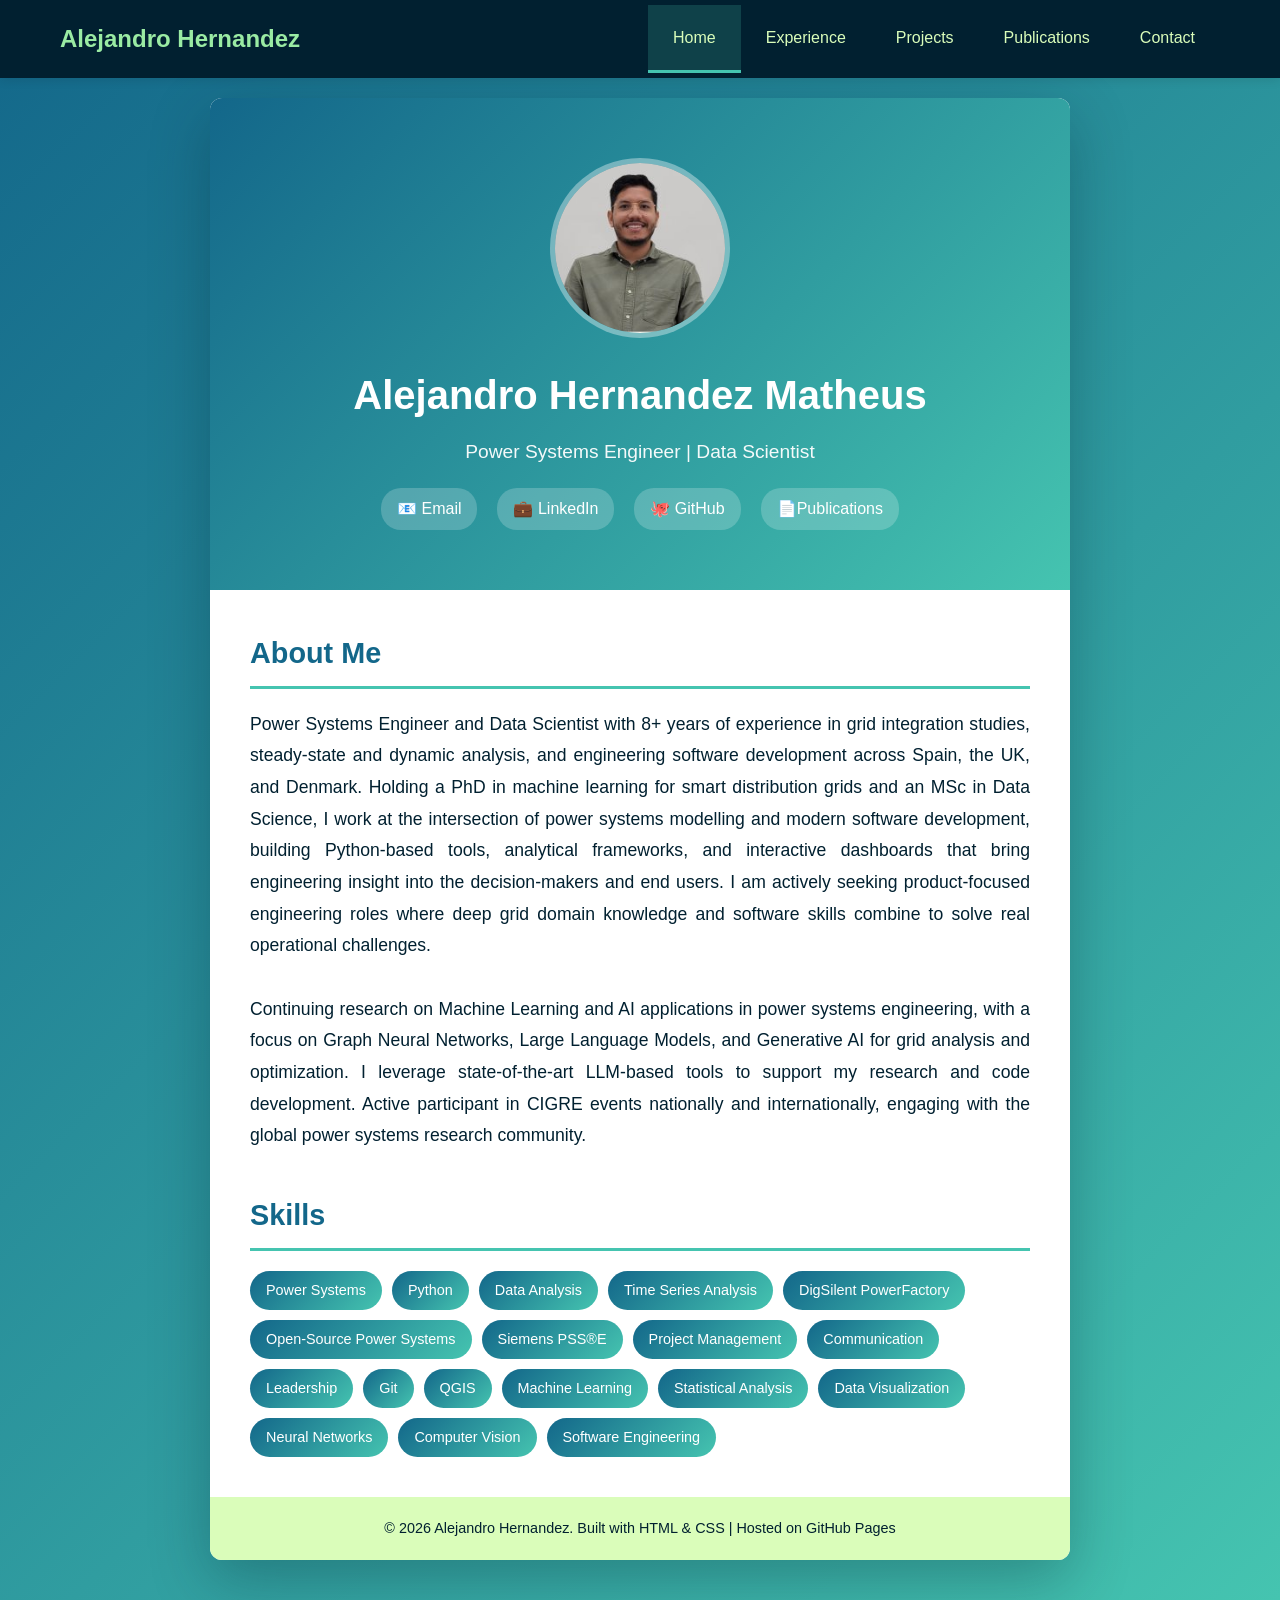
==== index.html @ 830b342d "change in spelling" ====
<!DOCTYPE html>
<html lang="en">
<head>
    <meta charset="UTF-8">
    <meta name="viewport" content="width=device-width, initial-scale=1.0">
    <title>Alejandro Hernandez CV - Home</title>
    <style>
        * {
            margin: 0;
            padding: 0;
            box-sizing: border-box;
        }

        body {
            font-family: -apple-system, BlinkMacSystemFont, 'Segoe UI', Roboto, Oxygen, Ubuntu, Cantarell, sans-serif;
            line-height: 1.6;
            color: #012030;
            background: linear-gradient(135deg, #13678A 0%, #45C4B0 100%);
            min-height: 100vh;
        }

        nav {
            background: #012030;
            padding: 0;
            position: sticky;
            top: 0;
            z-index: 1000;
            box-shadow: 0 2px 10px rgba(0,0,0,0.1);
        }

        .nav-container {
            max-width: 1200px;
            margin: 0 auto;
            display: flex;
            justify-content: space-between;
            align-items: center;
            padding: 0 20px;
        }

        .nav-brand {
            color: #9AEBA3;
            font-size: 1.5em;
            font-weight: 700;
            text-decoration: none;
            padding: 20px 0;
        }

        .nav-links {
            display: flex;
            list-style: none;
            gap: 0;
        }

        .nav-links a {
            color: #DAFDBA;
            text-decoration: none;
            padding: 20px 25px;
            display: block;
            transition: all 0.3s;
            border-bottom: 3px solid transparent;
        }

        .nav-links a:hover,
        .nav-links a.active {
            background: rgba(69, 196, 176, 0.2);
            border-bottom-color: #45C4B0;
        }

        .container {
            max-width: 900px;
            margin: 0 auto;
            padding: 20px;
        }

        .content-box {
            background: white;
            border-radius: 12px;
            box-shadow: 0 20px 60px rgba(1, 32, 48, 0.3);
            overflow: hidden;
            margin-bottom: 20px;
        }

        header {
            background: linear-gradient(135deg, #13678A 0%, #45C4B0 100%);
            color: white;
            padding: 60px 40px;
            text-align: center;
        }

        .profile-image {
            width: 180px;
            height: 180px;
            border-radius: 50%;
            margin: 0 auto 25px;
            border: 5px solid rgba(255,255,255,0.3);
            object-fit: cover;
            background: rgba(255,255,255,0.1);
            display: flex;
            align-items: center;
            justify-content: center;
            font-size: 0.9em;
            color: rgba(255,255,255,0.7);
        }

        h1 {
            font-size: 2.5em;
            margin-bottom: 10px;
            font-weight: 700;
        }

        .tagline {
            font-size: 1.2em;
            opacity: 0.95;
            margin-bottom: 20px;
        }

        .contact-info {
            display: flex;
            justify-content: center;
            flex-wrap: wrap;
            gap: 20px;
            margin-top: 20px;
        }

        .contact-info a {
            color: white;
            text-decoration: none;
            padding: 8px 16px;
            background: rgba(255,255,255,0.2);
            border-radius: 20px;
            transition: all 0.3s;
        }

        .contact-info a:hover {
            background: rgba(255,255,255,0.3);
            transform: translateY(-2px);
        }

        .content {
            padding: 40px;
        }

        h2 {
            color: #13678A;
            font-size: 1.8em;
            margin-bottom: 20px;
            padding-bottom: 10px;
            border-bottom: 3px solid #45C4B0;
        }

        .about {
            font-size: 1.1em;
            color: #012030;
            line-height: 1.8;
            margin-bottom: 20px;
            text-align: justify;
        }

        footer {
            text-align: center;
            padding: 20px;
            background: #DAFDBA;
            color: #012030;
            font-size: 0.9em;
        }

        .mobile-menu-btn {
            display: none;
            background: none;
            border: none;
            color: #DAFDBA;
            font-size: 1.5em;
            cursor: pointer;
            padding: 10px;
        }

        @media (max-width: 768px) {
            .mobile-menu-btn {
                display: block;
            }

            .nav-links {
                display: none;
                position: absolute;
                top: 100%;
                left: 0;
                right: 0;
                background: #012030;
                flex-direction: column;
                gap: 0;
            }

            .nav-links.active {
                display: flex;
            }

            .nav-links a {
                padding: 15px 20px;
                border-bottom: 1px solid rgba(69, 196, 176, 0.2);
            }

            header {
                padding: 40px 20px;
            }

            .profile-image {
                width: 150px;
                height: 150px;
            }

            h1 {
                font-size: 2em;
            }

            .content {
                padding: 20px;
            }
        }
    </style>
</head>
<body>
    <nav>
        <div class="nav-container">
            <a href="index.html" class="nav-brand">Alejandro Hernandez</a>
            <button class="mobile-menu-btn" onclick="toggleMenu()">☰</button>
            <ul class="nav-links" id="navLinks">
                <li><a href="index.html" class="active">Home</a></li>
                <li><a href="experience.html">Experience</a></li>
                <li><a href="projects.html">Projects</a></li>
                <li><a href="publications.html">Publications</a></li>
                <li><a href="contact.html">Contact</a></li>
            </ul>
        </div>
    </nav>

    <div class="container">
        <div class="content-box">
            <header>
                <div class="profile-image">
                    <img src="images/pic.jpg" alt="Alejandro Hernandez" style="width: 100%; height: 100%; border-radius: 50%; object-fit: cover;">
                </div>
                <h1>Alejandro Hernandez Matheus</h1>
                <p class="tagline">Power Systems Engineer | Data Scientist </p>
                <div class="contact-info">
                    <a href="mailto:your.email@example.com">📧 Email</a>
                    <a href="https://linkedin.com/in/alejandro-hernandez-matheus" target="_blank">💼 LinkedIn</a>
                    <a href="https://github.com/ahhm14" target="_blank">🐙 GitHub</a>
                    <a href="https://scholar.google.com/citations?user=p8iC7gMAAAAJ&hl=en&oi=ao" target="_blank"> 📄Publications</a>
                </div>
            </header>

            <div class="content">
                <section>
                    <h2>About Me</h2>
                    <p class="about">
                    Power Systems Engineer and Data Scientist with 8+ years of experience in grid integration studies, steady-state and dynamic analysis, 
                    and engineering software development across Spain, the UK, and Denmark. Holding a PhD in machine learning for smart distribution grids and an MSc in Data Science, 
                    I work at the intersection of power systems modelling and modern software development, building Python-based tools, analytical frameworks, and interactive dashboards 
                    that bring engineering insight into the decision-makers and end users. I am actively seeking product-focused engineering roles where deep grid domain knowledge and 
                    software skills combine to solve real operational challenges.
                    <br>
                    <br>
                    Continuing research on Machine Learning and AI applications in power systems engineering, 
                    with a focus on Graph Neural Networks, Large Language Models, and Generative AI for grid 
                    analysis and optimization. I leverage state-of-the-art LLM-based tools to support my 
                    research and code development. Active participant in CIGRE events nationally and internationally, 
                    engaging with the global power systems research community.
                    </p>
                
                </section>

                <section style="margin-top: 40px;">
                    <h2>Skills</h2>
                    <div style="display: flex; flex-wrap: wrap; gap: 10px;">
                        <span style="background: linear-gradient(135deg, #13678A 0%, #45C4B0 100%); color: white; padding: 8px 16px; border-radius: 20px; font-size: 0.9em;">Power Systems</span>
                        <span style="background: linear-gradient(135deg, #13678A 0%, #45C4B0 100%); color: white; padding: 8px 16px; border-radius: 20px; font-size: 0.9em;">Python</span>
                        <span style="background: linear-gradient(135deg, #13678A 0%, #45C4B0 100%); color: white; padding: 8px 16px; border-radius: 20px; font-size: 0.9em;">Data Analysis</span>
                        <span style="background: linear-gradient(135deg, #13678A 0%, #45C4B0 100%); color: white; padding: 8px 16px; border-radius: 20px; font-size: 0.9em;">Time Series Analysis</span>
                        <span style="background: linear-gradient(135deg, #13678A 0%, #45C4B0 100%); color: white; padding: 8px 16px; border-radius: 20px; font-size: 0.9em;">DigSilent PowerFactory</span>
                        <span style="background: linear-gradient(135deg, #13678A 0%, #45C4B0 100%); color: white; padding: 8px 16px; border-radius: 20px; font-size: 0.9em;">Open-Source Power Systems</span>
                        <span style="background: linear-gradient(135deg, #13678A 0%, #45C4B0 100%); color: white; padding: 8px 16px; border-radius: 20px; font-size: 0.9em;">Siemens PSS®E</span>
                        <span style="background: linear-gradient(135deg, #13678A 0%, #45C4B0 100%); color: white; padding: 8px 16px; border-radius: 20px; font-size: 0.9em;">Project Management</span>
                        <span style="background: linear-gradient(135deg, #13678A 0%, #45C4B0 100%); color: white; padding: 8px 16px; border-radius: 20px; font-size: 0.9em;">Communication</span>
                        <span style="background: linear-gradient(135deg, #13678A 0%, #45C4B0 100%); color: white; padding: 8px 16px; border-radius: 20px; font-size: 0.9em;">Leadership</span>
                        <span style="background: linear-gradient(135deg, #13678A 0%, #45C4B0 100%); color: white; padding: 8px 16px; border-radius: 20px; font-size: 0.9em;">Git</span>
                        <span style="background: linear-gradient(135deg, #13678A 0%, #45C4B0 100%); color: white; padding: 8px 16px; border-radius: 20px; font-size: 0.9em;">QGIS</span>
                        <span style="background: linear-gradient(135deg, #13678A 0%, #45C4B0 100%); color: white; padding: 8px 16px; border-radius: 20px; font-size: 0.9em;">Machine Learning</span>
                        <span style="background: linear-gradient(135deg, #13678A 0%, #45C4B0 100%); color: white; padding: 8px 16px; border-radius: 20px; font-size: 0.9em;">Statistical Analysis</span>
                        <span style="background: linear-gradient(135deg, #13678A 0%, #45C4B0 100%); color: white; padding: 8px 16px; border-radius: 20px; font-size: 0.9em;">Data Visualization</span>
                        <span style="background: linear-gradient(135deg, #13678A 0%, #45C4B0 100%); color: white; padding: 8px 16px; border-radius: 20px; font-size: 0.9em;">Neural Networks</span>
                        <span style="background: linear-gradient(135deg, #13678A 0%, #45C4B0 100%); color: white; padding: 8px 16px; border-radius: 20px; font-size: 0.9em;">Computer Vision</span>
                        <span style="background: linear-gradient(135deg, #13678A 0%, #45C4B0 100%); color: white; padding: 8px 16px; border-radius: 20px; font-size: 0.9em;">Software Engineering</span>
                    </div>
                </section>
            </div>

            <footer>
                <p>&copy; 2026 Alejandro Hernandez. Built with HTML & CSS | Hosted on GitHub Pages</p>
            </footer>
        </div>
    </div>

    <script>
        function toggleMenu() {
            const navLinks = document.getElementById('navLinks');
            navLinks.classList.toggle('active');
        }
    </script>
</body>
</html>
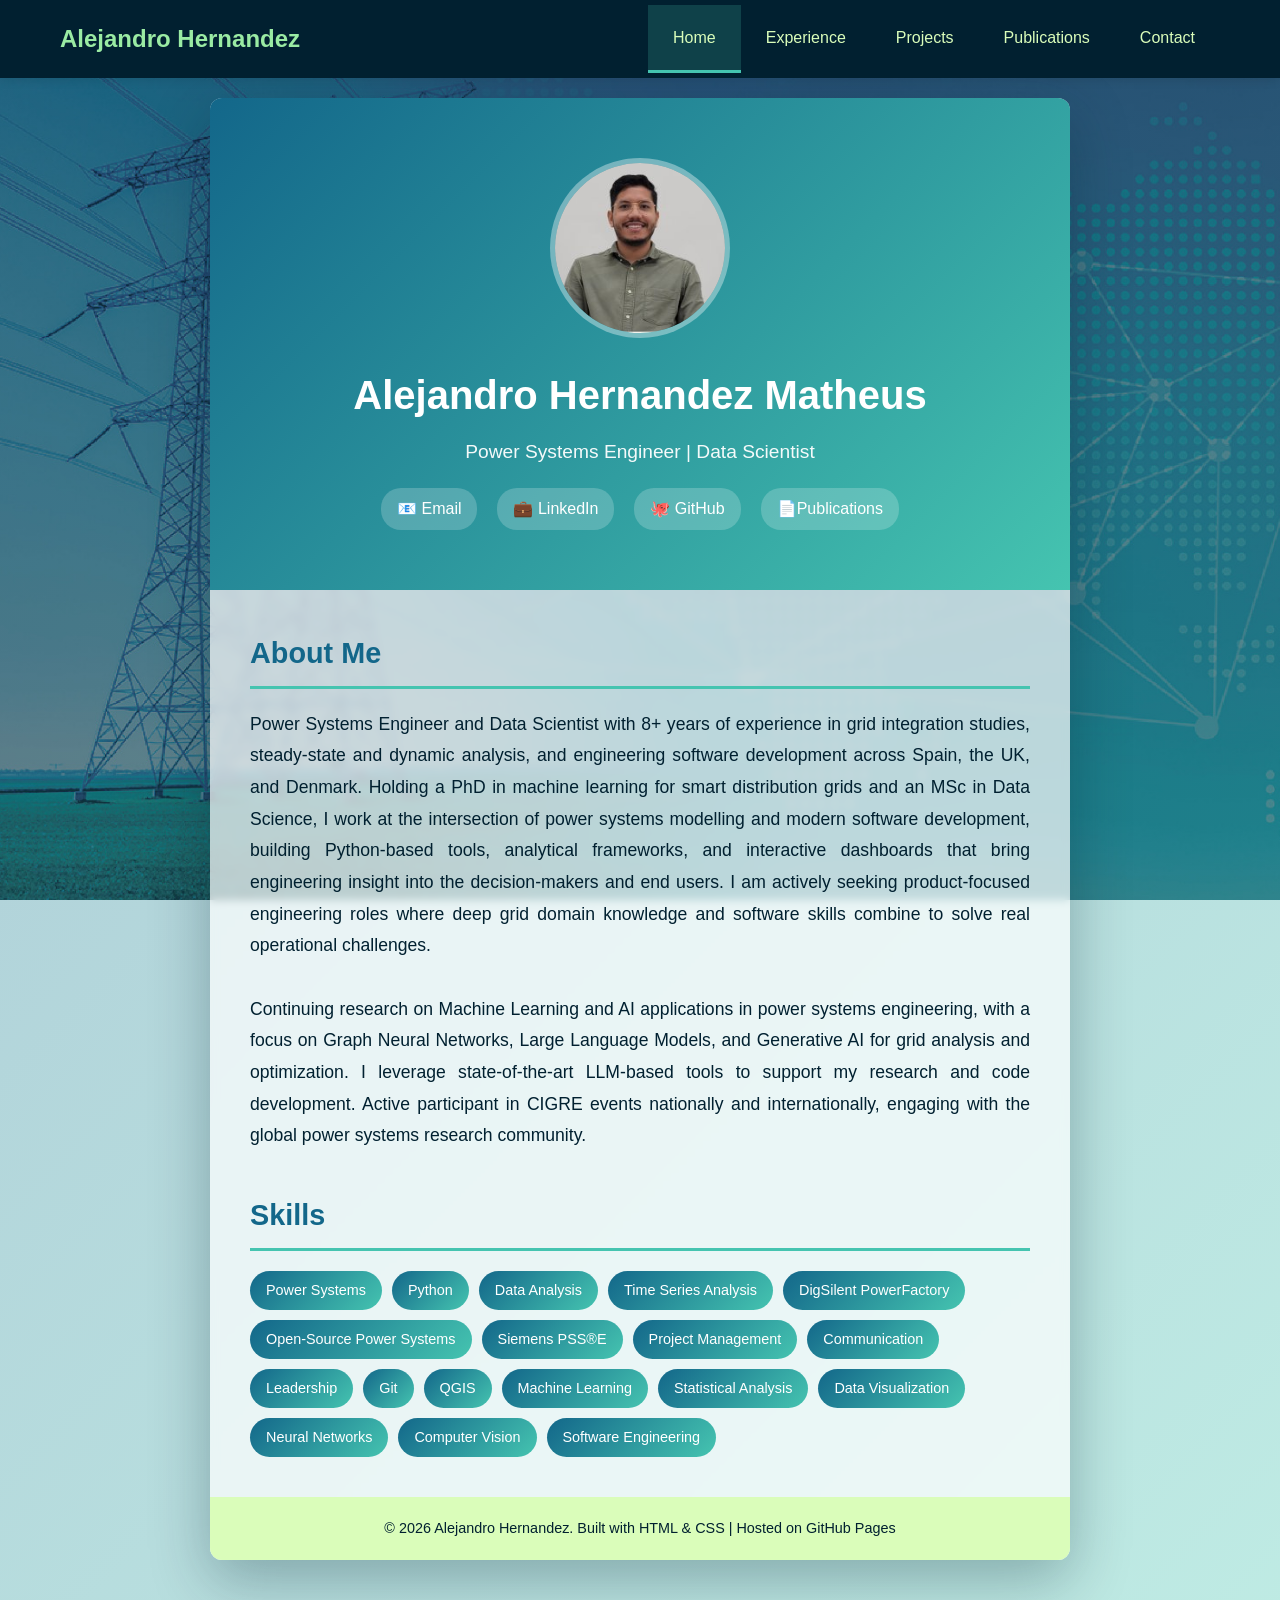
==== commit dd546456: "updates on publications" ====
--- a/index.html
+++ b/index.html
@@ -15,7 +15,9 @@
             font-family: -apple-system, BlinkMacSystemFont, 'Segoe UI', Roboto, Oxygen, Ubuntu, Cantarell, sans-serif;
             line-height: 1.6;
             color: #012030;
-            background: linear-gradient(135deg, #13678A 0%, #45C4B0 100%);
+            background:
+                linear-gradient(135deg, rgba(19, 103, 138, 0.35) 0%, rgba(69, 196, 176, 0.35) 100%),
+                url('images/Portada%20y%20cover.jpeg') center / cover no-repeat fixed;
             min-height: 100vh;
         }
 
@@ -73,7 +75,8 @@
         }
 
         .content-box {
-            background: white;
+            background: rgba(255, 255, 255, 0.7);
+            backdrop-filter: blur(4px);
             border-radius: 12px;
             box-shadow: 0 20px 60px rgba(1, 32, 48, 0.3);
             overflow: hidden;
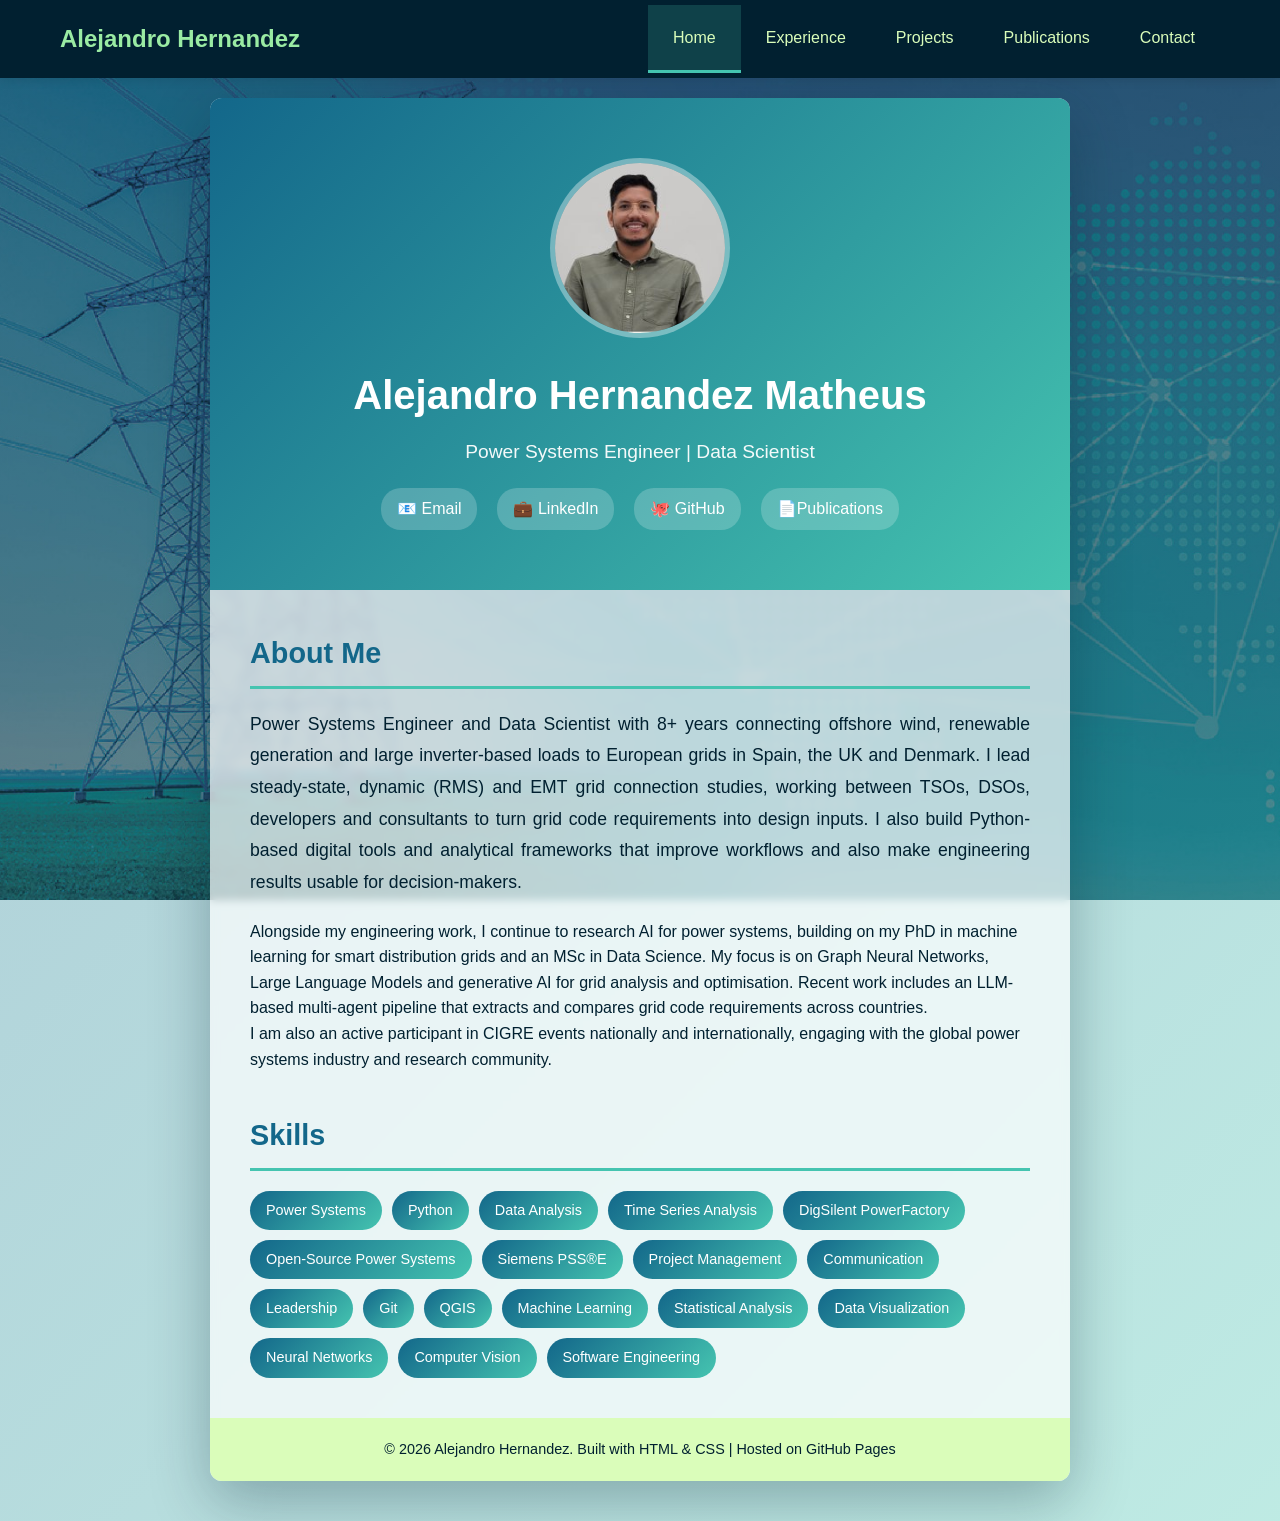
==== commit 29ded833: "bio updated" ====
--- a/index.html
+++ b/index.html
@@ -256,18 +256,21 @@
                 <section>
                     <h2>About Me</h2>
                     <p class="about">
-                    Power Systems Engineer and Data Scientist with 8+ years of experience in grid integration studies, steady-state and dynamic analysis, 
-                    and engineering software development across Spain, the UK, and Denmark. Holding a PhD in machine learning for smart distribution grids and an MSc in Data Science, 
-                    I work at the intersection of power systems modelling and modern software development, building Python-based tools, analytical frameworks, and interactive dashboards 
-                    that bring engineering insight into the decision-makers and end users. I am actively seeking product-focused engineering roles where deep grid domain knowledge and 
-                    software skills combine to solve real operational challenges.
-                    <br>
-                    <br>
-                    Continuing research on Machine Learning and AI applications in power systems engineering, 
-                    with a focus on Graph Neural Networks, Large Language Models, and Generative AI for grid 
-                    analysis and optimization. I leverage state-of-the-art LLM-based tools to support my 
-                    research and code development. Active participant in CIGRE events nationally and internationally, 
-                    engaging with the global power systems research community.
+                    Power Systems Engineer and Data Scientist with 8+ years connecting offshore wind, 
+                    renewable generation and large inverter-based loads to European grids in Spain, the UK and Denmark. 
+                    I lead steady-state, dynamic (RMS) and EMT grid connection studies, working between TSOs, DSOs, developers 
+                    and consultants to turn grid code requirements into design inputs. I also build Python-based digital tools and 
+                    analytical frameworks that improve workflows and also make engineering results usable for decision-makers.
+                    </p>
+                    <p>
+                    Alongside my engineering work, I continue to research AI for power systems, building on my PhD in machine
+                     learning for smart distribution grids and an MSc in Data Science. My focus is on Graph Neural Networks, 
+                     Large Language Models and generative AI for grid analysis and optimisation. Recent work includes 
+                     an LLM-based multi-agent pipeline that extracts and compares grid code requirements across countries.
+                    </p>
+                    <p>
+                    I am also an active participant in CIGRE events nationally and internationally,
+                     engaging with the global power systems industry and research community.
                     </p>
                 
                 </section>
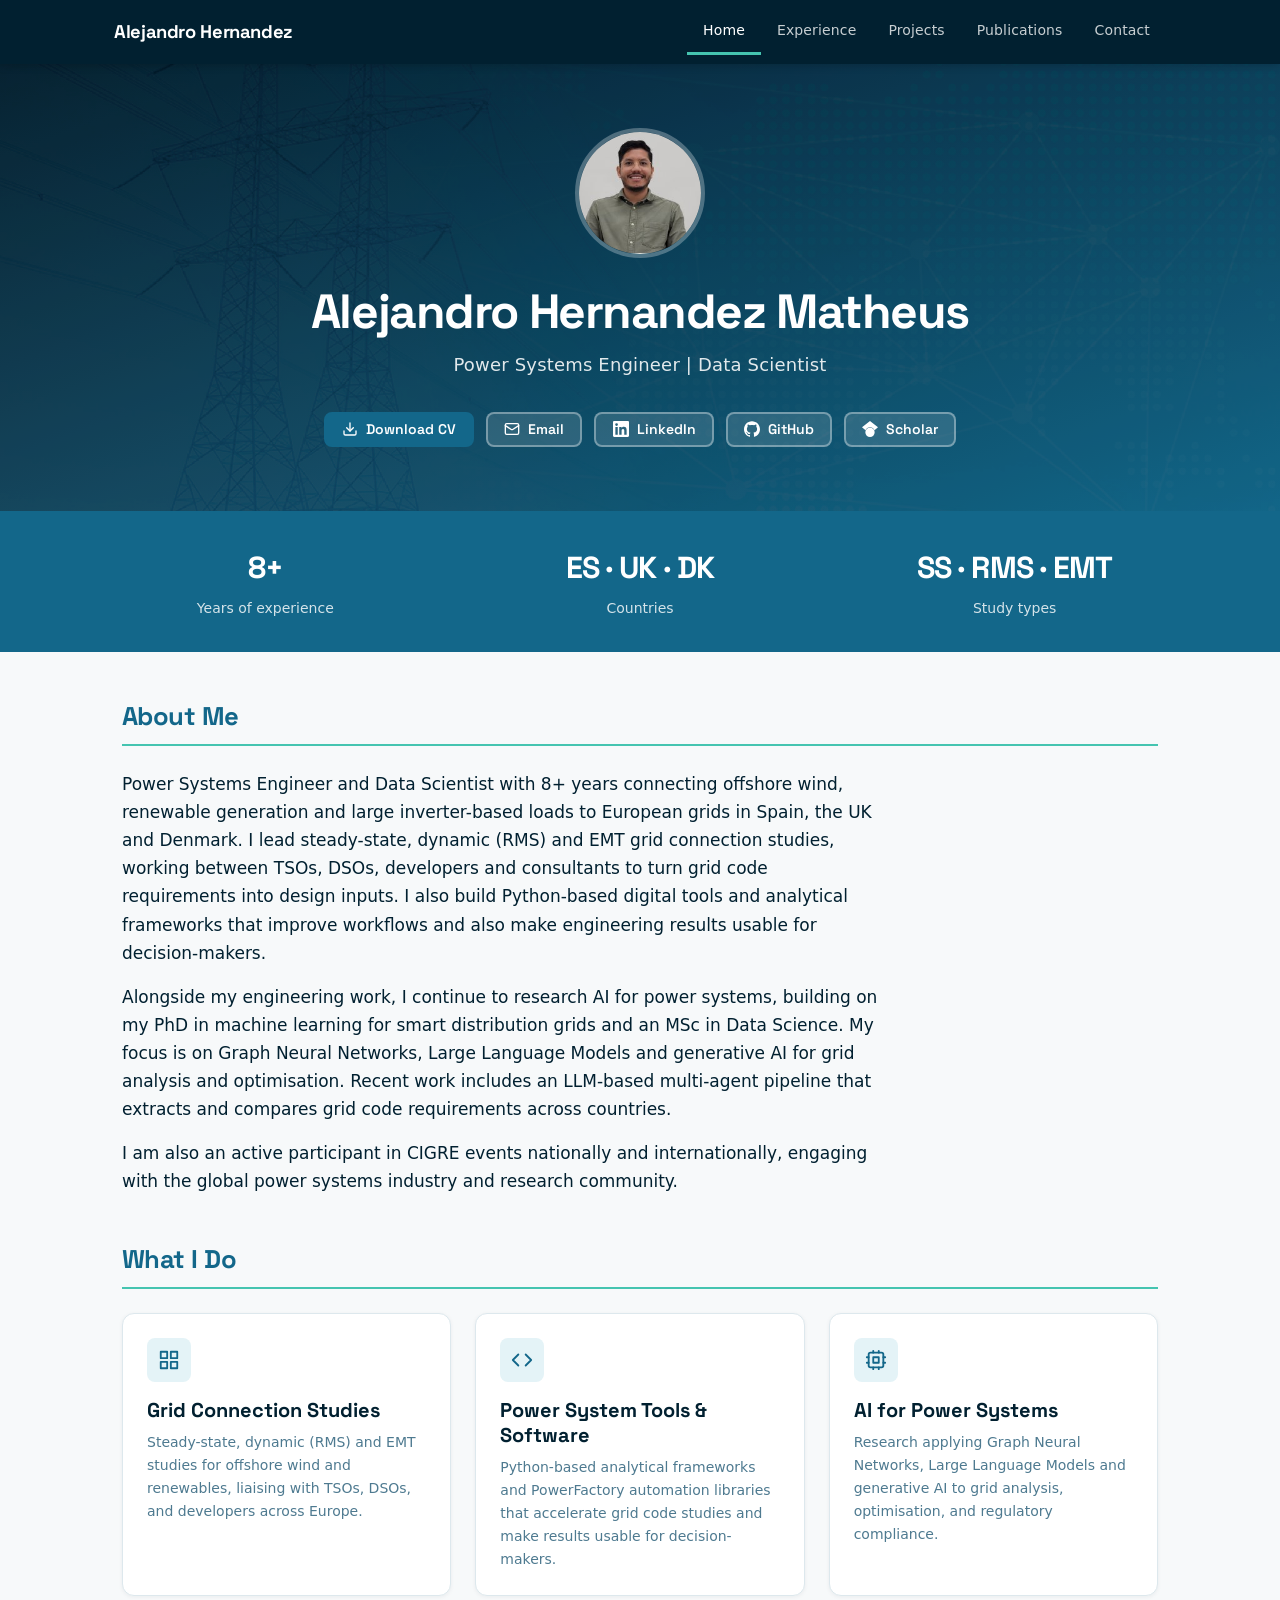
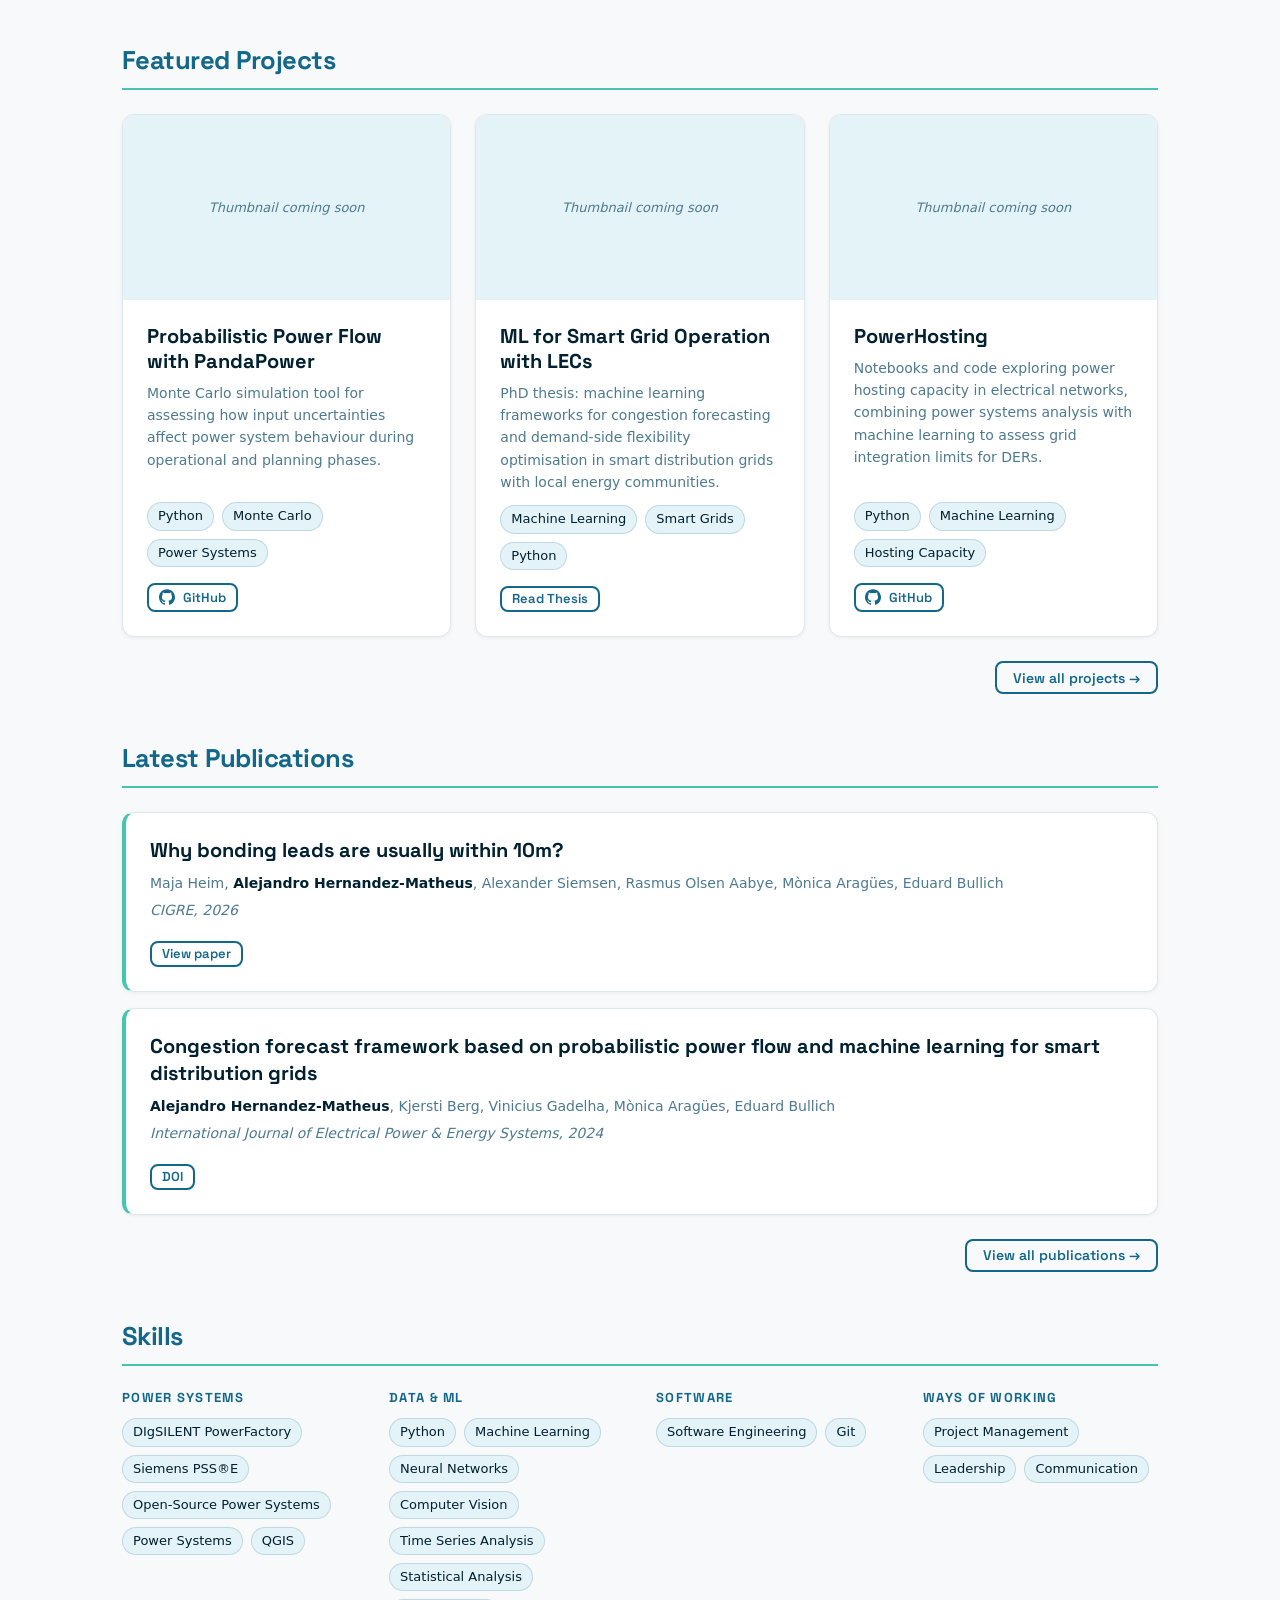
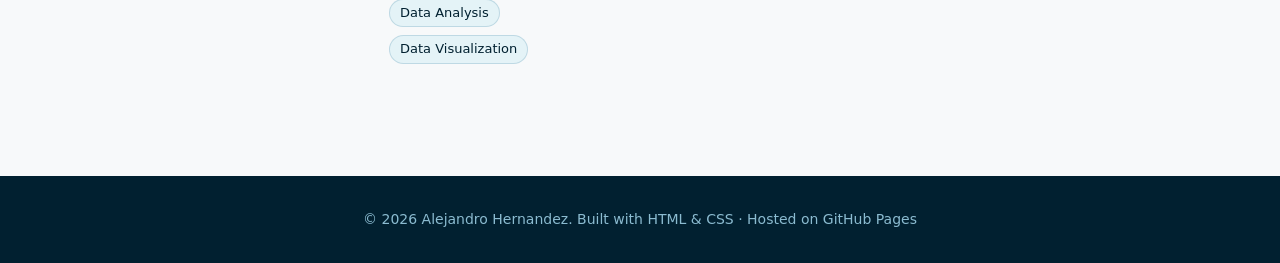
==== commit c3b5ccda: "Redesign index.html: hero, key facts, what I do, featured projects, publications, grouped skills Bug" ====
--- a/index.html
+++ b/index.html
@@ -1,316 +1,367 @@
 <!DOCTYPE html>
 <html lang="en">
 <head>
-    <meta charset="UTF-8">
-    <meta name="viewport" content="width=device-width, initial-scale=1.0">
-    <title>Alejandro Hernandez CV - Home</title>
-    <style>
-        * {
-            margin: 0;
-            padding: 0;
-            box-sizing: border-box;
-        }
-
-        body {
-            font-family: -apple-system, BlinkMacSystemFont, 'Segoe UI', Roboto, Oxygen, Ubuntu, Cantarell, sans-serif;
-            line-height: 1.6;
-            color: #012030;
-            background:
-                linear-gradient(135deg, rgba(19, 103, 138, 0.35) 0%, rgba(69, 196, 176, 0.35) 100%),
-                url('images/Portada%20y%20cover.jpeg') center / cover no-repeat fixed;
-            min-height: 100vh;
-        }
-
-        nav {
-            background: #012030;
-            padding: 0;
-            position: sticky;
-            top: 0;
-            z-index: 1000;
-            box-shadow: 0 2px 10px rgba(0,0,0,0.1);
-        }
-
-        .nav-container {
-            max-width: 1200px;
-            margin: 0 auto;
-            display: flex;
-            justify-content: space-between;
-            align-items: center;
-            padding: 0 20px;
-        }
-
-        .nav-brand {
-            color: #9AEBA3;
-            font-size: 1.5em;
-            font-weight: 700;
-            text-decoration: none;
-            padding: 20px 0;
-        }
-
-        .nav-links {
-            display: flex;
-            list-style: none;
-            gap: 0;
-        }
-
-        .nav-links a {
-            color: #DAFDBA;
-            text-decoration: none;
-            padding: 20px 25px;
-            display: block;
-            transition: all 0.3s;
-            border-bottom: 3px solid transparent;
-        }
-
-        .nav-links a:hover,
-        .nav-links a.active {
-            background: rgba(69, 196, 176, 0.2);
-            border-bottom-color: #45C4B0;
-        }
-
-        .container {
-            max-width: 900px;
-            margin: 0 auto;
-            padding: 20px;
-        }
-
-        .content-box {
-            background: rgba(255, 255, 255, 0.7);
-            backdrop-filter: blur(4px);
-            border-radius: 12px;
-            box-shadow: 0 20px 60px rgba(1, 32, 48, 0.3);
-            overflow: hidden;
-            margin-bottom: 20px;
-        }
-
-        header {
-            background: linear-gradient(135deg, #13678A 0%, #45C4B0 100%);
-            color: white;
-            padding: 60px 40px;
-            text-align: center;
-        }
-
-        .profile-image {
-            width: 180px;
-            height: 180px;
-            border-radius: 50%;
-            margin: 0 auto 25px;
-            border: 5px solid rgba(255,255,255,0.3);
-            object-fit: cover;
-            background: rgba(255,255,255,0.1);
-            display: flex;
-            align-items: center;
-            justify-content: center;
-            font-size: 0.9em;
-            color: rgba(255,255,255,0.7);
-        }
-
-        h1 {
-            font-size: 2.5em;
-            margin-bottom: 10px;
-            font-weight: 700;
-        }
-
-        .tagline {
-            font-size: 1.2em;
-            opacity: 0.95;
-            margin-bottom: 20px;
-        }
-
-        .contact-info {
-            display: flex;
-            justify-content: center;
-            flex-wrap: wrap;
-            gap: 20px;
-            margin-top: 20px;
-        }
-
-        .contact-info a {
-            color: white;
-            text-decoration: none;
-            padding: 8px 16px;
-            background: rgba(255,255,255,0.2);
-            border-radius: 20px;
-            transition: all 0.3s;
-        }
-
-        .contact-info a:hover {
-            background: rgba(255,255,255,0.3);
-            transform: translateY(-2px);
-        }
-
-        .content {
-            padding: 40px;
-        }
-
-        h2 {
-            color: #13678A;
-            font-size: 1.8em;
-            margin-bottom: 20px;
-            padding-bottom: 10px;
-            border-bottom: 3px solid #45C4B0;
-        }
-
-        .about {
-            font-size: 1.1em;
-            color: #012030;
-            line-height: 1.8;
-            margin-bottom: 20px;
-            text-align: justify;
-        }
-
-        footer {
-            text-align: center;
-            padding: 20px;
-            background: #DAFDBA;
-            color: #012030;
-            font-size: 0.9em;
-        }
-
-        .mobile-menu-btn {
-            display: none;
-            background: none;
-            border: none;
-            color: #DAFDBA;
-            font-size: 1.5em;
-            cursor: pointer;
-            padding: 10px;
-        }
-
-        @media (max-width: 768px) {
-            .mobile-menu-btn {
-                display: block;
-            }
-
-            .nav-links {
-                display: none;
-                position: absolute;
-                top: 100%;
-                left: 0;
-                right: 0;
-                background: #012030;
-                flex-direction: column;
-                gap: 0;
-            }
-
-            .nav-links.active {
-                display: flex;
-            }
-
-            .nav-links a {
-                padding: 15px 20px;
-                border-bottom: 1px solid rgba(69, 196, 176, 0.2);
-            }
-
-            header {
-                padding: 40px 20px;
-            }
-
-            .profile-image {
-                width: 150px;
-                height: 150px;
-            }
-
-            h1 {
-                font-size: 2em;
-            }
-
-            .content {
-                padding: 20px;
-            }
-        }
-    </style>
+  <meta charset="UTF-8">
+  <meta name="viewport" content="width=device-width, initial-scale=1.0">
+  <title>Alejandro Hernandez — Power Systems Engineer &amp; Data Scientist</title>
+  <meta name="description" content="Personal site of Alejandro Hernandez Matheus — Power Systems Engineer and Data Scientist specialising in grid connection studies, Python tooling, and AI for power systems.">
+  <meta property="og:type" content="website">
+  <meta property="og:title" content="Alejandro Hernandez — Power Systems Engineer &amp; Data Scientist">
+  <meta property="og:description" content="Connecting offshore wind and renewables to European grids. Leading steady-state, RMS, and EMT studies and building Python tools that make engineering results usable.">
+  <meta property="og:image" content="https://ahhm14.github.io/images/pic.jpg">
+  <meta property="og:url" content="https://ahhm14.github.io/">
+  <meta name="twitter:card" content="summary">
+  <meta name="twitter:title" content="Alejandro Hernandez — Power Systems Engineer &amp; Data Scientist">
+  <meta name="twitter:description" content="Connecting offshore wind and renewables to European grids. Leading steady-state, RMS, and EMT studies.">
+  <meta name="twitter:image" content="https://ahhm14.github.io/images/pic.jpg">
+  <link rel="canonical" href="https://ahhm14.github.io/">
+  <link rel="icon" type="image/svg+xml" href="favicon.svg">
+  <link rel="preconnect" href="https://fonts.googleapis.com">
+  <link rel="preconnect" href="https://fonts.gstatic.com" crossorigin>
+  <link href="https://fonts.googleapis.com/css2?family=Space+Grotesk:wght@400;500;600;700&display=swap" rel="stylesheet">
+  <link rel="stylesheet" href="css/style.css">
 </head>
 <body>
-    <nav>
-        <div class="nav-container">
-            <a href="index.html" class="nav-brand">Alejandro Hernandez</a>
-            <button class="mobile-menu-btn" onclick="toggleMenu()">☰</button>
-            <ul class="nav-links" id="navLinks">
-                <li><a href="index.html" class="active">Home</a></li>
-                <li><a href="experience.html">Experience</a></li>
-                <li><a href="projects.html">Projects</a></li>
-                <li><a href="publications.html">Publications</a></li>
-                <li><a href="contact.html">Contact</a></li>
-            </ul>
-        </div>
-    </nav>
-
-    <div class="container">
-        <div class="content-box">
-            <header>
-                <div class="profile-image">
-                    <img src="images/pic.jpg" alt="Alejandro Hernandez" style="width: 100%; height: 100%; border-radius: 50%; object-fit: cover;">
-                </div>
-                <h1>Alejandro Hernandez Matheus</h1>
-                <p class="tagline">Power Systems Engineer | Data Scientist </p>
-                <div class="contact-info">
-                    <a href="mailto:your.email@example.com">📧 Email</a>
-                    <a href="https://linkedin.com/in/alejandro-hernandez-matheus" target="_blank">💼 LinkedIn</a>
-                    <a href="https://github.com/ahhm14" target="_blank">🐙 GitHub</a>
-                    <a href="https://scholar.google.com/citations?user=p8iC7gMAAAAJ&hl=en&oi=ao" target="_blank"> 📄Publications</a>
-                </div>
-            </header>
-
-            <div class="content">
-                <section>
-                    <h2>About Me</h2>
-                    <p class="about">
-                    Power Systems Engineer and Data Scientist with 8+ years connecting offshore wind, 
-                    renewable generation and large inverter-based loads to European grids in Spain, the UK and Denmark. 
-                    I lead steady-state, dynamic (RMS) and EMT grid connection studies, working between TSOs, DSOs, developers 
-                    and consultants to turn grid code requirements into design inputs. I also build Python-based digital tools and 
-                    analytical frameworks that improve workflows and also make engineering results usable for decision-makers.
-                    </p>
-                    <p>
-                    Alongside my engineering work, I continue to research AI for power systems, building on my PhD in machine
-                     learning for smart distribution grids and an MSc in Data Science. My focus is on Graph Neural Networks, 
-                     Large Language Models and generative AI for grid analysis and optimisation. Recent work includes 
-                     an LLM-based multi-agent pipeline that extracts and compares grid code requirements across countries.
-                    </p>
-                    <p>
-                    I am also an active participant in CIGRE events nationally and internationally,
-                     engaging with the global power systems industry and research community.
-                    </p>
-                
-                </section>
-
-                <section style="margin-top: 40px;">
-                    <h2>Skills</h2>
-                    <div style="display: flex; flex-wrap: wrap; gap: 10px;">
-                        <span style="background: linear-gradient(135deg, #13678A 0%, #45C4B0 100%); color: white; padding: 8px 16px; border-radius: 20px; font-size: 0.9em;">Power Systems</span>
-                        <span style="background: linear-gradient(135deg, #13678A 0%, #45C4B0 100%); color: white; padding: 8px 16px; border-radius: 20px; font-size: 0.9em;">Python</span>
-                        <span style="background: linear-gradient(135deg, #13678A 0%, #45C4B0 100%); color: white; padding: 8px 16px; border-radius: 20px; font-size: 0.9em;">Data Analysis</span>
-                        <span style="background: linear-gradient(135deg, #13678A 0%, #45C4B0 100%); color: white; padding: 8px 16px; border-radius: 20px; font-size: 0.9em;">Time Series Analysis</span>
-                        <span style="background: linear-gradient(135deg, #13678A 0%, #45C4B0 100%); color: white; padding: 8px 16px; border-radius: 20px; font-size: 0.9em;">DigSilent PowerFactory</span>
-                        <span style="background: linear-gradient(135deg, #13678A 0%, #45C4B0 100%); color: white; padding: 8px 16px; border-radius: 20px; font-size: 0.9em;">Open-Source Power Systems</span>
-                        <span style="background: linear-gradient(135deg, #13678A 0%, #45C4B0 100%); color: white; padding: 8px 16px; border-radius: 20px; font-size: 0.9em;">Siemens PSS®E</span>
-                        <span style="background: linear-gradient(135deg, #13678A 0%, #45C4B0 100%); color: white; padding: 8px 16px; border-radius: 20px; font-size: 0.9em;">Project Management</span>
-                        <span style="background: linear-gradient(135deg, #13678A 0%, #45C4B0 100%); color: white; padding: 8px 16px; border-radius: 20px; font-size: 0.9em;">Communication</span>
-                        <span style="background: linear-gradient(135deg, #13678A 0%, #45C4B0 100%); color: white; padding: 8px 16px; border-radius: 20px; font-size: 0.9em;">Leadership</span>
-                        <span style="background: linear-gradient(135deg, #13678A 0%, #45C4B0 100%); color: white; padding: 8px 16px; border-radius: 20px; font-size: 0.9em;">Git</span>
-                        <span style="background: linear-gradient(135deg, #13678A 0%, #45C4B0 100%); color: white; padding: 8px 16px; border-radius: 20px; font-size: 0.9em;">QGIS</span>
-                        <span style="background: linear-gradient(135deg, #13678A 0%, #45C4B0 100%); color: white; padding: 8px 16px; border-radius: 20px; font-size: 0.9em;">Machine Learning</span>
-                        <span style="background: linear-gradient(135deg, #13678A 0%, #45C4B0 100%); color: white; padding: 8px 16px; border-radius: 20px; font-size: 0.9em;">Statistical Analysis</span>
-                        <span style="background: linear-gradient(135deg, #13678A 0%, #45C4B0 100%); color: white; padding: 8px 16px; border-radius: 20px; font-size: 0.9em;">Data Visualization</span>
-                        <span style="background: linear-gradient(135deg, #13678A 0%, #45C4B0 100%); color: white; padding: 8px 16px; border-radius: 20px; font-size: 0.9em;">Neural Networks</span>
-                        <span style="background: linear-gradient(135deg, #13678A 0%, #45C4B0 100%); color: white; padding: 8px 16px; border-radius: 20px; font-size: 0.9em;">Computer Vision</span>
-                        <span style="background: linear-gradient(135deg, #13678A 0%, #45C4B0 100%); color: white; padding: 8px 16px; border-radius: 20px; font-size: 0.9em;">Software Engineering</span>
-                    </div>
-                </section>
-            </div>
-
-            <footer>
-                <p>&copy; 2026 Alejandro Hernandez. Built with HTML & CSS | Hosted on GitHub Pages</p>
-            </footer>
-        </div>
+
+  <!-- NAV -->
+  <nav class="site-nav" aria-label="Main navigation">
+    <div class="nav-container">
+      <a href="index.html" class="nav-brand">Alejandro Hernandez</a>
+      <button class="nav-toggle" aria-expanded="false" aria-controls="nav-menu" aria-label="Open menu">
+        <svg xmlns="http://www.w3.org/2000/svg" width="24" height="24" viewBox="0 0 24 24" fill="none"
+             stroke="currentColor" stroke-width="2" stroke-linecap="round" aria-hidden="true">
+          <line x1="3" y1="6" x2="21" y2="6"/><line x1="3" y1="12" x2="21" y2="12"/>
+          <line x1="3" y1="18" x2="21" y2="18"/>
+        </svg>
+      </button>
+      <ul class="nav-list" id="nav-menu" role="list">
+        <li><a href="index.html" aria-current="page">Home</a></li>
+        <li><a href="experience.html">Experience</a></li>
+        <li><a href="projects.html">Projects</a></li>
+        <li><a href="publications.html">Publications</a></li>
+        <li><a href="contact.html">Contact</a></li>
+      </ul>
     </div>
-
-    <script>
-        function toggleMenu() {
-            const navLinks = document.getElementById('navLinks');
-            navLinks.classList.toggle('active');
-        }
-    </script>
+  </nav>
+
+  <main>
+
+    <!-- HERO -->
+    <section class="hero" aria-label="Introduction">
+      <div class="hero-bg" aria-hidden="true"></div>
+      <div class="hero-content">
+        <!-- TODO: resize images/pic.jpg to ~400px wide and compress before deploying -->
+        <img
+          src="images/pic.jpg"
+          alt="Portrait of Alejandro Hernandez Matheus"
+          class="hero-photo"
+          width="130" height="130"
+        >
+        <h1 class="hero-name">Alejandro Hernandez Matheus</h1>
+        <p class="hero-tagline">Power Systems Engineer | Data Scientist</p>
+        <div class="hero-actions">
+          <!-- TODO: add files/CV_Alejandro_Hernandez.pdf before deploying -->
+          <a href="files/CV_Alejandro_Hernandez.pdf" class="btn btn-primary" download>
+            <svg xmlns="http://www.w3.org/2000/svg" viewBox="0 0 24 24" fill="none"
+                 stroke="currentColor" stroke-width="2" stroke-linecap="round" stroke-linejoin="round" aria-hidden="true">
+              <path d="M21 15v4a2 2 0 0 1-2 2H5a2 2 0 0 1-2-2v-4"/>
+              <polyline points="7 10 12 15 17 10"/><line x1="12" x2="12" y1="15" y2="3"/>
+            </svg>
+            Download CV
+          </a>
+          <a href="mailto:ahmatheus95@gmail.com" class="btn btn-ghost">
+            <svg xmlns="http://www.w3.org/2000/svg" viewBox="0 0 24 24" fill="none"
+                 stroke="currentColor" stroke-width="2" stroke-linecap="round" stroke-linejoin="round" aria-hidden="true">
+              <rect width="20" height="16" x="2" y="4" rx="2"/>
+              <path d="m22 7-8.97 5.7a1.94 1.94 0 0 1-2.06 0L2 7"/>
+            </svg>
+            Email
+          </a>
+          <a href="https://linkedin.com/in/alejandro-hernandez-matheus" target="_blank"
+             rel="noopener noreferrer" class="btn btn-ghost">
+            <svg xmlns="http://www.w3.org/2000/svg" viewBox="0 0 24 24" fill="currentColor" aria-hidden="true">
+              <path d="M20.447 20.452h-3.554v-5.569c0-1.328-.027-3.037-1.852-3.037-1.853 0-2.136 1.445-2.136 2.939v5.667H9.351V9h3.414v1.561h.046c.477-.9 1.637-1.85 3.37-1.85 3.601 0 4.267 2.37 4.267 5.455v6.286zM5.337 7.433a2.062 2.062 0 0 1-2.063-2.065 2.064 2.064 0 1 1 2.063 2.065zm1.782 13.019H3.555V9h3.564v11.452zM22.225 0H1.771C.792 0 0 .774 0 1.729v20.542C0 23.227.792 24 1.771 24h20.451C23.2 24 24 23.227 24 22.271V1.729C24 .774 23.2 0 22.222 0h.003z"/>
+            </svg>
+            LinkedIn
+          </a>
+          <a href="https://github.com/ahhm14" target="_blank" rel="noopener noreferrer" class="btn btn-ghost">
+            <svg xmlns="http://www.w3.org/2000/svg" viewBox="0 0 24 24" fill="currentColor" aria-hidden="true">
+              <path d="M12 .297c-6.63 0-12 5.373-12 12 0 5.303 3.438 9.8 8.205 11.385.6.113.82-.258.82-.577 0-.285-.01-1.04-.015-2.04-3.338.724-4.042-1.61-4.042-1.61C4.422 18.07 3.633 17.7 3.633 17.7c-1.087-.744.084-.729.084-.729 1.205.084 1.838 1.236 1.838 1.236 1.07 1.835 2.809 1.305 3.495.998.108-.776.417-1.305.76-1.605-2.665-.3-5.466-1.332-5.466-5.93 0-1.31.465-2.38 1.235-3.22-.135-.303-.54-1.523.105-3.176 0 0 1.005-.322 3.3 1.23.96-.267 1.98-.399 3-.405 1.02.006 2.04.138 3 .405 2.28-1.552 3.285-1.23 3.285-1.23.645 1.653.24 2.873.12 3.176.765.84 1.23 1.91 1.23 3.22 0 4.61-2.805 5.625-5.475 5.92.42.36.81 1.096.81 2.22 0 1.606-.015 2.896-.015 3.286 0 .315.21.69.825.57C20.565 22.092 24 17.592 24 12.297c0-6.627-5.373-12-12-12"/>
+            </svg>
+            GitHub
+          </a>
+          <a href="https://scholar.google.com/citations?user=p8iC7gMAAAAJ&hl=en&oi=ao"
+             target="_blank" rel="noopener noreferrer" class="btn btn-ghost">
+            <svg xmlns="http://www.w3.org/2000/svg" viewBox="0 0 24 24" fill="currentColor" aria-hidden="true">
+              <path d="M5.242 13.769L0 9.5 12 0l12 9.5-5.242 4.269C17.548 11.249 14.978 9.5 12 9.5c-2.977 0-5.548 1.748-6.758 4.269zM12 10a7 7 0 1 0 0 14 7 7 0 0 0 0-14z"/>
+            </svg>
+            Scholar
+          </a>
+        </div>
+      </div>
+    </section>
+
+    <!-- KEY FACTS -->
+    <div class="key-facts" aria-label="Key facts">
+      <div class="key-facts-inner">
+        <div class="fact">
+          <!-- TODO: confirm exact years of experience -->
+          <span class="fact-value">8+</span>
+          <span class="fact-label">Years of experience</span>
+        </div>
+        <div class="fact">
+          <!-- TODO: confirm countries list -->
+          <span class="fact-value">ES · UK · DK</span>
+          <span class="fact-label">Countries</span>
+        </div>
+        <div class="fact">
+          <span class="fact-value">SS · RMS · EMT</span>
+          <span class="fact-label">Study types</span>
+        </div>
+      </div>
+    </div>
+
+    <div class="page-wrap">
+
+      <!-- ABOUT -->
+      <section id="about" aria-labelledby="about-heading">
+        <h2 id="about-heading" class="section-heading">About Me</h2>
+        <div class="about-text">
+          <p>
+            Power Systems Engineer and Data Scientist with 8+ years connecting offshore wind,
+            renewable generation and large inverter-based loads to European grids in Spain, the UK and Denmark.
+            I lead steady-state, dynamic (RMS) and EMT grid connection studies, working between TSOs, DSOs, developers
+            and consultants to turn grid code requirements into design inputs. I also build Python-based digital tools and
+            analytical frameworks that improve workflows and also make engineering results usable for decision-makers.
+          </p>
+          <p>
+            Alongside my engineering work, I continue to research AI for power systems, building on my PhD in machine
+            learning for smart distribution grids and an MSc in Data Science. My focus is on Graph Neural Networks,
+            Large Language Models and generative AI for grid analysis and optimisation. Recent work includes
+            an LLM-based multi-agent pipeline that extracts and compares grid code requirements across countries.
+          </p>
+          <p>
+            I am also an active participant in CIGRE events nationally and internationally,
+            engaging with the global power systems industry and research community.
+          </p>
+        </div>
+      </section>
+
+      <!-- WHAT I DO -->
+      <section id="what-i-do" aria-labelledby="wid-heading">
+        <h2 id="wid-heading" class="section-heading">What I Do</h2>
+        <!-- TODO: review the one-line descriptions below and adjust as needed -->
+        <div class="wid-grid">
+          <article class="wid-card">
+            <div class="wid-icon" aria-hidden="true">
+              <svg xmlns="http://www.w3.org/2000/svg" viewBox="0 0 24 24" fill="none"
+                   stroke="currentColor" stroke-width="2" stroke-linecap="round" stroke-linejoin="round">
+                <rect x="3" y="3" width="7" height="7"/><rect x="14" y="3" width="7" height="7"/>
+                <rect x="14" y="14" width="7" height="7"/><rect x="3" y="14" width="7" height="7"/>
+              </svg>
+            </div>
+            <h3>Grid Connection Studies</h3>
+            <p>Steady-state, dynamic (RMS) and EMT studies for offshore wind and renewables, liaising with TSOs, DSOs, and developers across Europe.</p>
+          </article>
+          <article class="wid-card">
+            <div class="wid-icon" aria-hidden="true">
+              <svg xmlns="http://www.w3.org/2000/svg" viewBox="0 0 24 24" fill="none"
+                   stroke="currentColor" stroke-width="2" stroke-linecap="round" stroke-linejoin="round">
+                <polyline points="16 18 22 12 16 6"/><polyline points="8 6 2 12 8 18"/>
+              </svg>
+            </div>
+            <h3>Power System Tools &amp; Software</h3>
+            <p>Python-based analytical frameworks and PowerFactory automation libraries that accelerate grid code studies and make results usable for decision-makers.</p>
+          </article>
+          <article class="wid-card">
+            <div class="wid-icon" aria-hidden="true">
+              <svg xmlns="http://www.w3.org/2000/svg" viewBox="0 0 24 24" fill="none"
+                   stroke="currentColor" stroke-width="2" stroke-linecap="round" stroke-linejoin="round">
+                <rect x="4" y="4" width="16" height="16" rx="2"/><rect x="9" y="9" width="6" height="6"/>
+                <path d="M15 2v2M15 20v2M9 2v2M9 20v2M2 9h2M20 9h2M2 15h2M20 15h2"/>
+              </svg>
+            </div>
+            <h3>AI for Power Systems</h3>
+            <p>Research applying Graph Neural Networks, Large Language Models and generative AI to grid analysis, optimisation, and regulatory compliance.</p>
+          </article>
+        </div>
+      </section>
+
+      <!-- FEATURED PROJECTS -->
+      <section id="featured-projects" aria-labelledby="fp-heading">
+        <h2 id="fp-heading" class="section-heading">Featured Projects</h2>
+        <div class="project-cards-home">
+
+          <article class="pcard">
+            <div class="pcard-thumb" aria-label="Project thumbnail placeholder">
+              <!-- TODO: add project thumbnail image -->
+              Thumbnail coming soon
+            </div>
+            <div class="pcard-body">
+              <h3>Probabilistic Power Flow with PandaPower</h3>
+              <p>Monte Carlo simulation tool for assessing how input uncertainties affect power system behaviour during operational and planning phases.</p>
+              <div class="tags-row">
+                <span class="tag">Python</span>
+                <span class="tag">Monte Carlo</span>
+                <span class="tag">Power Systems</span>
+              </div>
+              <div class="pcard-links">
+                <a href="https://github.com/ahhm14/PPF-Pandapower" target="_blank"
+                   rel="noopener noreferrer" class="btn btn-outline btn-sm">
+                  <svg xmlns="http://www.w3.org/2000/svg" viewBox="0 0 24 24" fill="currentColor" aria-hidden="true">
+                    <path d="M12 .297c-6.63 0-12 5.373-12 12 0 5.303 3.438 9.8 8.205 11.385.6.113.82-.258.82-.577 0-.285-.01-1.04-.015-2.04-3.338.724-4.042-1.61-4.042-1.61C4.422 18.07 3.633 17.7 3.633 17.7c-1.087-.744.084-.729.084-.729 1.205.084 1.838 1.236 1.838 1.236 1.07 1.835 2.809 1.305 3.495.998.108-.776.417-1.305.76-1.605-2.665-.3-5.466-1.332-5.466-5.93 0-1.31.465-2.38 1.235-3.22-.135-.303-.54-1.523.105-3.176 0 0 1.005-.322 3.3 1.23.96-.267 1.98-.399 3-.405 1.02.006 2.04.138 3 .405 2.28-1.552 3.285-1.23 3.285-1.23.645 1.653.24 2.873.12 3.176.765.84 1.23 1.91 1.23 3.22 0 4.61-2.805 5.625-5.475 5.92.42.36.81 1.096.81 2.22 0 1.606-.015 2.896-.015 3.286 0 .315.21.69.825.57C20.565 22.092 24 17.592 24 12.297c0-6.627-5.373-12-12-12"/>
+                  </svg>
+                  GitHub
+                </a>
+              </div>
+            </div>
+          </article>
+
+          <article class="pcard">
+            <div class="pcard-thumb" aria-label="Project thumbnail placeholder">
+              <!-- TODO: add project thumbnail image -->
+              Thumbnail coming soon
+            </div>
+            <div class="pcard-body">
+              <h3>ML for Smart Grid Operation with LECs</h3>
+              <p>PhD thesis: machine learning frameworks for congestion forecasting and demand-side flexibility optimisation in smart distribution grids with local energy communities.</p>
+              <div class="tags-row">
+                <span class="tag">Machine Learning</span>
+                <span class="tag">Smart Grids</span>
+                <span class="tag">Python</span>
+              </div>
+              <div class="pcard-links">
+                <a href="https://www.tdx.cat/handle/10803/695099#page=1" target="_blank"
+                   rel="noopener noreferrer" class="btn btn-outline btn-sm">Read Thesis</a>
+              </div>
+            </div>
+          </article>
+
+          <article class="pcard">
+            <div class="pcard-thumb" aria-label="Project thumbnail placeholder">
+              <!-- TODO: add project thumbnail image -->
+              Thumbnail coming soon
+            </div>
+            <div class="pcard-body">
+              <h3>PowerHosting</h3>
+              <p>Notebooks and code exploring power hosting capacity in electrical networks, combining power systems analysis with machine learning to assess grid integration limits for DERs.</p>
+              <div class="tags-row">
+                <span class="tag">Python</span>
+                <span class="tag">Machine Learning</span>
+                <span class="tag">Hosting Capacity</span>
+              </div>
+              <div class="pcard-links">
+                <a href="https://github.com/ahhm14/PowerHosting" target="_blank"
+                   rel="noopener noreferrer" class="btn btn-outline btn-sm">
+                  <svg xmlns="http://www.w3.org/2000/svg" viewBox="0 0 24 24" fill="currentColor" aria-hidden="true">
+                    <path d="M12 .297c-6.63 0-12 5.373-12 12 0 5.303 3.438 9.8 8.205 11.385.6.113.82-.258.82-.577 0-.285-.01-1.04-.015-2.04-3.338.724-4.042-1.61-4.042-1.61C4.422 18.07 3.633 17.7 3.633 17.7c-1.087-.744.084-.729.084-.729 1.205.084 1.838 1.236 1.838 1.236 1.07 1.835 2.809 1.305 3.495.998.108-.776.417-1.305.76-1.605-2.665-.3-5.466-1.332-5.466-5.93 0-1.31.465-2.38 1.235-3.22-.135-.303-.54-1.523.105-3.176 0 0 1.005-.322 3.3 1.23.96-.267 1.98-.399 3-.405 1.02.006 2.04.138 3 .405 2.28-1.552 3.285-1.23 3.285-1.23.645 1.653.24 2.873.12 3.176.765.84 1.23 1.91 1.23 3.22 0 4.61-2.805 5.625-5.475 5.92.42.36.81 1.096.81 2.22 0 1.606-.015 2.896-.015 3.286 0 .315.21.69.825.57C20.565 22.092 24 17.592 24 12.297c0-6.627-5.373-12-12-12"/>
+                  </svg>
+                  GitHub
+                </a>
+              </div>
+            </div>
+          </article>
+
+        </div>
+        <p class="section-cta">
+          <a href="projects.html" class="btn btn-outline">View all projects →</a>
+        </p>
+      </section>
+
+      <!-- LATEST PUBLICATIONS -->
+      <section id="latest-publications" aria-labelledby="lp-heading">
+        <h2 id="lp-heading" class="section-heading">Latest Publications</h2>
+        <div class="pub-list-short">
+
+          <article class="pub-short">
+            <h3>Why bonding leads are usually within 10m?</h3>
+            <p class="pub-authors">
+              Maja Heim, <strong>Alejandro Hernandez-Matheus</strong>, Alexander Siemsen, Rasmus Olsen Aabye,
+              Mònica Aragües, Eduard Bullich
+            </p>
+            <p class="pub-venue">CIGRE, 2026</p>
+            <div style="margin-top:0.75rem;">
+              <a href="https://www.e-cigre.org/publications/detail/c4-11775-2026-why-bonding-leads-are-usually-within-10m.html#pSpeakers"
+                 target="_blank" rel="noopener noreferrer" class="btn btn-outline btn-sm">View paper</a>
+            </div>
+          </article>
+
+          <article class="pub-short">
+            <h3>Congestion forecast framework based on probabilistic power flow and machine learning for smart distribution grids</h3>
+            <p class="pub-authors">
+              <strong>Alejandro Hernandez-Matheus</strong>, Kjersti Berg, Vinicius Gadelha,
+              Mònica Aragües, Eduard Bullich
+            </p>
+            <p class="pub-venue">International Journal of Electrical Power &amp; Energy Systems, 2024</p>
+            <div style="margin-top:0.75rem;">
+              <a href="https://doi.org/10.1016/j.ijepes.2023.109695" target="_blank"
+                 rel="noopener noreferrer" class="btn btn-outline btn-sm">DOI</a>
+            </div>
+          </article>
+
+        </div>
+        <p class="section-cta">
+          <a href="publications.html" class="btn btn-outline">View all publications →</a>
+        </p>
+      </section>
+
+      <!-- SKILLS -->
+      <section id="skills" aria-labelledby="skills-heading">
+        <h2 id="skills-heading" class="section-heading">Skills</h2>
+        <div class="skills-groups">
+
+          <div class="skill-group">
+            <h3>Power Systems</h3>
+            <div class="tags-row">
+              <span class="tag">DIgSILENT PowerFactory</span>
+              <span class="tag">Siemens PSS®E</span>
+              <span class="tag">Open-Source Power Systems</span>
+              <span class="tag">Power Systems</span>
+              <span class="tag">QGIS</span>
+            </div>
+          </div>
+
+          <div class="skill-group">
+            <h3>Data &amp; ML</h3>
+            <div class="tags-row">
+              <span class="tag">Python</span>
+              <span class="tag">Machine Learning</span>
+              <span class="tag">Neural Networks</span>
+              <span class="tag">Computer Vision</span>
+              <span class="tag">Time Series Analysis</span>
+              <span class="tag">Statistical Analysis</span>
+              <span class="tag">Data Analysis</span>
+              <span class="tag">Data Visualization</span>
+            </div>
+          </div>
+
+          <div class="skill-group">
+            <h3>Software</h3>
+            <div class="tags-row">
+              <span class="tag">Software Engineering</span>
+              <span class="tag">Git</span>
+            </div>
+          </div>
+
+          <div class="skill-group">
+            <h3>Ways of Working</h3>
+            <div class="tags-row">
+              <span class="tag">Project Management</span>
+              <span class="tag">Leadership</span>
+              <span class="tag">Communication</span>
+            </div>
+          </div>
+
+        </div>
+      </section>
+
+    </div><!-- /.page-wrap -->
+  </main>
+
+  <footer class="site-footer">
+    <p>&copy; 2026 Alejandro Hernandez. Built with HTML &amp; CSS · Hosted on GitHub Pages</p>
+  </footer>
+
+  <script src="js/main.js"></script>
 </body>
-</html>+</html>
--- a/css/style.css
+++ b/css/style.css
@@ -0,0 +1,928 @@
+/* =============================================================
+   css/style.css — Alejandro Hernandez Portfolio
+   Space Grotesk chosen for headings: geometric, precise,
+   reads "technical + modern" without feeling corporate.
+   ============================================================= */
+
+/* 1. Custom properties
+   ------------------------------------------------------------- */
+:root {
+  /* Palette */
+  --c-bg:         #F7F9FA;
+  --c-surface:    #FFFFFF;
+  --c-navy:       #012030;
+  --c-teal:       #13678A;
+  --c-mint:       #45C4B0;
+  --c-muted:      #4e7a90;
+  --c-border:     #dde8ed;
+  --c-tag-bg:     #e4f3f7;
+  --c-tag-text:   #012030;
+  --c-nav-bg:     #012030;
+  --c-footer-bg:  #012030;
+  --c-footer-fg:  #8bbbd0;
+
+  /* Typography */
+  --f-heading:  'Space Grotesk', system-ui, sans-serif;
+  --f-body:     system-ui, -apple-system, 'Segoe UI', sans-serif;
+  --fs-xs:      0.8125rem;
+  --fs-sm:      0.875rem;
+  --fs-base:    1.0625rem;
+  --fs-lg:      1.125rem;
+  --fs-h3:      1.25rem;
+  --fs-h2:      1.6rem;
+  --fs-h1:      clamp(2rem, 4vw + 0.5rem, 3rem);
+  --lh:         1.65;
+  --measure:    70ch;
+
+  /* Spacing scale */
+  --sp-1:  0.25rem;
+  --sp-2:  0.5rem;
+  --sp-3:  0.75rem;
+  --sp-4:  1rem;
+  --sp-6:  1.5rem;
+  --sp-8:  2rem;
+  --sp-10: 2.5rem;
+  --sp-12: 3rem;
+  --sp-16: 4rem;
+
+  /* Layout */
+  --max-w:   1100px;
+  --nav-h:   64px;
+
+  /* Misc */
+  --radius:     8px;
+  --radius-lg:  12px;
+  --shadow-sm:  0 1px 4px rgba(1,32,48,.06);
+  --shadow:     0 4px 16px rgba(1,32,48,.10);
+  --shadow-lg:  0 8px 32px rgba(1,32,48,.14);
+  --transition: 200ms ease;
+}
+
+/* Dark mode */
+@media (prefers-color-scheme: dark) {
+  :root {
+    --c-bg:        #091929;
+    --c-surface:   #0d2438;
+    --c-navy:      #e0eef5;
+    --c-teal:      #45C4B0;
+    --c-mint:      #7dd6c8;
+    --c-muted:     #7ab0c8;
+    --c-border:    #1b3a54;
+    --c-tag-bg:    #1a3a52;
+    --c-tag-text:  #c8e0ea;
+    --c-nav-bg:    #060f18;
+    --c-footer-bg: #060f18;
+    --c-footer-fg: #6a9db8;
+  }
+}
+
+/* 2. Reset / base
+   ------------------------------------------------------------- */
+*, *::before, *::after { box-sizing: border-box; margin: 0; padding: 0; }
+
+html { scroll-behavior: smooth; -webkit-text-size-adjust: 100%; }
+
+@media (prefers-reduced-motion: reduce) {
+  *, *::before, *::after {
+    animation-duration: 0.01ms !important;
+    transition-duration: 0.01ms !important;
+  }
+  html { scroll-behavior: auto; }
+}
+
+body {
+  font-family: var(--f-body);
+  font-size: var(--fs-base);
+  line-height: var(--lh);
+  color: var(--c-navy);
+  background-color: var(--c-bg);
+  -webkit-font-smoothing: antialiased;
+}
+
+img, svg { display: block; max-width: 100%; height: auto; }
+
+a { color: var(--c-teal); text-underline-offset: 3px; }
+a:hover { color: var(--c-mint); }
+
+h1, h2, h3, h4 {
+  font-family: var(--f-heading);
+  line-height: 1.25;
+}
+
+ul { list-style: disc; }
+
+/* 3. Focus
+   ------------------------------------------------------------- */
+:focus-visible {
+  outline: 2px solid var(--c-teal);
+  outline-offset: 3px;
+  border-radius: 3px;
+}
+
+/* 4. Navigation
+   ------------------------------------------------------------- */
+.site-nav {
+  background: var(--c-nav-bg);
+  position: sticky;
+  top: 0;
+  z-index: 100;
+  box-shadow: 0 2px 8px rgba(0,0,0,.18);
+}
+
+.nav-container {
+  max-width: var(--max-w);
+  margin: 0 auto;
+  padding: 0 var(--sp-6);
+  height: var(--nav-h);
+  display: flex;
+  align-items: center;
+  justify-content: space-between;
+}
+
+.nav-brand {
+  font-family: var(--f-heading);
+  font-size: 1.15rem;
+  font-weight: 700;
+  color: #fff;
+  text-decoration: none;
+  letter-spacing: -0.02em;
+  flex-shrink: 0;
+}
+.nav-brand:hover { color: var(--c-mint); }
+
+.nav-list {
+  display: flex;
+  list-style: none;
+  gap: 0;
+}
+
+.nav-list a {
+  display: block;
+  padding: 0.6rem var(--sp-4);
+  color: rgba(255,255,255,.78);
+  text-decoration: none;
+  font-size: var(--fs-sm);
+  font-weight: 500;
+  letter-spacing: .01em;
+  border-bottom: 3px solid transparent;
+  transition: color var(--transition), border-color var(--transition);
+}
+
+.nav-list a:hover,
+.nav-list a[aria-current="page"] {
+  color: #fff;
+  border-bottom-color: var(--c-mint);
+}
+
+.nav-toggle {
+  display: none;
+  background: none;
+  border: none;
+  color: #fff;
+  cursor: pointer;
+  padding: var(--sp-2);
+  border-radius: var(--radius);
+  line-height: 0;
+}
+.nav-toggle:focus-visible { outline: 2px solid var(--c-mint); outline-offset: 2px; }
+
+/* 5. Footer
+   ------------------------------------------------------------- */
+.site-footer {
+  background: var(--c-footer-bg);
+  color: var(--c-footer-fg);
+  text-align: center;
+  padding: var(--sp-8) var(--sp-6);
+  font-size: var(--fs-sm);
+  margin-top: var(--sp-16);
+}
+
+/* 6. Page layout — inner pages
+   ------------------------------------------------------------- */
+.page-wrap {
+  max-width: var(--max-w);
+  margin: 0 auto;
+  padding: var(--sp-12) var(--sp-6);
+}
+
+.page-header {
+  margin-bottom: var(--sp-12);
+  padding-bottom: var(--sp-6);
+  border-bottom: 2px solid var(--c-border);
+}
+
+.page-header h1 {
+  font-size: var(--fs-h1);
+  color: var(--c-teal);
+  font-weight: 700;
+  letter-spacing: -0.03em;
+}
+
+/* 7. Section headings
+   ------------------------------------------------------------- */
+.section-heading {
+  font-size: var(--fs-h2);
+  color: var(--c-teal);
+  font-weight: 700;
+  letter-spacing: -0.02em;
+  margin-bottom: var(--sp-6);
+  padding-bottom: var(--sp-3);
+  border-bottom: 2px solid var(--c-mint);
+}
+
+section + section { margin-top: var(--sp-12); }
+
+/* 8. Skill tags
+   ------------------------------------------------------------- */
+.tag {
+  display: inline-block;
+  background: var(--c-tag-bg);
+  color: var(--c-tag-text);
+  padding: var(--sp-1) 0.625rem;
+  border-radius: 20px;
+  font-size: var(--fs-xs);
+  font-weight: 500;
+  line-height: 1.4;
+  border: 1px solid rgba(19,103,138,.18);
+}
+
+.tags-row {
+  display: flex;
+  flex-wrap: wrap;
+  gap: var(--sp-2);
+  margin-top: var(--sp-3);
+}
+
+/* 9. Buttons
+   ------------------------------------------------------------- */
+.btn {
+  display: inline-flex;
+  align-items: center;
+  gap: var(--sp-2);
+  padding: 0.55em 1.15em;
+  border-radius: var(--radius);
+  font-family: var(--f-heading);
+  font-weight: 600;
+  font-size: var(--fs-sm);
+  text-decoration: none;
+  cursor: pointer;
+  transition: background var(--transition), color var(--transition),
+              border-color var(--transition), transform var(--transition);
+  border: 2px solid transparent;
+  line-height: 1;
+  white-space: nowrap;
+}
+.btn:focus-visible { outline: 2px solid var(--c-mint); outline-offset: 2px; }
+.btn svg { width: 16px; height: 16px; flex-shrink: 0; }
+
+.btn-primary {
+  background: var(--c-teal);
+  color: #fff;
+  border-color: var(--c-teal);
+}
+.btn-primary:hover { background: #0f556e; color: #fff; border-color: #0f556e; }
+
+.btn-outline {
+  background: transparent;
+  color: var(--c-teal);
+  border-color: var(--c-teal);
+}
+.btn-outline:hover { background: var(--c-teal); color: #fff; }
+
+.btn-ghost {
+  background: rgba(255,255,255,.13);
+  color: #fff;
+  border-color: rgba(255,255,255,.35);
+}
+.btn-ghost:hover { background: rgba(255,255,255,.24); color: #fff; border-color: rgba(255,255,255,.5); }
+
+.btn-sm {
+  font-size: var(--fs-xs);
+  padding: 0.35em 0.75em;
+}
+
+/* =============================================================
+   HOME PAGE
+   ============================================================= */
+
+/* Hero
+   ------------------------------------------------------------- */
+.hero {
+  position: relative;
+  min-height: 440px;
+  display: flex;
+  align-items: center;
+  justify-content: center;
+  text-align: center;
+  padding: var(--sp-16) var(--sp-6);
+  overflow: hidden;
+  background: linear-gradient(160deg, #011927 0%, #13678A 100%);
+}
+
+.hero-bg {
+  position: absolute;
+  inset: 0;
+  background: url('../images/cover.jpg') center / cover no-repeat;
+  opacity: 0.12;
+  pointer-events: none;
+}
+
+.hero-content {
+  position: relative;
+  z-index: 1;
+  max-width: 680px;
+  color: #fff;
+}
+
+.hero-photo {
+  width: 130px;
+  height: 130px;
+  border-radius: 50%;
+  object-fit: cover;
+  border: 4px solid rgba(255,255,255,.28);
+  margin: 0 auto var(--sp-6);
+}
+
+.hero-name {
+  font-size: var(--fs-h1);
+  font-weight: 700;
+  letter-spacing: -0.03em;
+  margin-bottom: var(--sp-2);
+}
+
+.hero-tagline {
+  font-size: var(--fs-lg);
+  opacity: .88;
+  font-weight: 400;
+  margin-bottom: var(--sp-8);
+  letter-spacing: .01em;
+}
+
+.hero-actions {
+  display: flex;
+  flex-wrap: wrap;
+  gap: var(--sp-3);
+  justify-content: center;
+}
+
+/* Key facts strip
+   ------------------------------------------------------------- */
+.key-facts {
+  background: var(--c-teal);
+  color: #fff;
+  padding: var(--sp-8) var(--sp-6);
+}
+
+.key-facts-inner {
+  max-width: var(--max-w);
+  margin: 0 auto;
+  display: grid;
+  grid-template-columns: repeat(3, 1fr);
+  gap: var(--sp-6);
+  text-align: center;
+}
+
+.fact-value {
+  font-family: var(--f-heading);
+  font-size: 1.9rem;
+  font-weight: 700;
+  letter-spacing: -0.03em;
+  display: block;
+}
+
+.fact-label {
+  font-size: var(--fs-sm);
+  opacity: .82;
+  margin-top: var(--sp-1);
+  display: block;
+}
+
+/* About text
+   ------------------------------------------------------------- */
+.about-text { max-width: var(--measure); }
+.about-text p + p { margin-top: var(--sp-4); }
+
+/* What I Do cards
+   ------------------------------------------------------------- */
+.wid-grid {
+  display: grid;
+  grid-template-columns: repeat(auto-fit, minmax(270px, 1fr));
+  gap: var(--sp-6);
+  margin-top: var(--sp-6);
+}
+
+.wid-card {
+  background: var(--c-surface);
+  border: 1px solid var(--c-border);
+  border-radius: var(--radius-lg);
+  padding: var(--sp-6);
+  box-shadow: var(--shadow-sm);
+  transition: box-shadow var(--transition), transform var(--transition);
+}
+.wid-card:hover { box-shadow: var(--shadow); transform: translateY(-2px); }
+
+.wid-icon {
+  width: 44px;
+  height: 44px;
+  background: var(--c-tag-bg);
+  border-radius: var(--radius);
+  display: flex;
+  align-items: center;
+  justify-content: center;
+  color: var(--c-teal);
+  margin-bottom: var(--sp-4);
+}
+.wid-icon svg { width: 22px; height: 22px; }
+
+.wid-card h3 {
+  font-size: var(--fs-h3);
+  font-weight: 700;
+  margin-bottom: var(--sp-2);
+  color: var(--c-navy);
+}
+
+.wid-card p { font-size: var(--fs-sm); color: var(--c-muted); }
+
+/* Featured projects (home)
+   ------------------------------------------------------------- */
+.project-cards-home {
+  display: grid;
+  grid-template-columns: repeat(auto-fit, minmax(280px, 1fr));
+  gap: var(--sp-6);
+  margin-top: var(--sp-6);
+}
+
+.pcard {
+  background: var(--c-surface);
+  border: 1px solid var(--c-border);
+  border-radius: var(--radius-lg);
+  overflow: hidden;
+  display: flex;
+  flex-direction: column;
+  box-shadow: var(--shadow-sm);
+  transition: box-shadow var(--transition), transform var(--transition);
+}
+.pcard:hover { box-shadow: var(--shadow); transform: translateY(-2px); }
+
+.pcard-thumb {
+  background: var(--c-tag-bg);
+  aspect-ratio: 16 / 9;
+  display: flex;
+  align-items: center;
+  justify-content: center;
+  color: var(--c-muted);
+  font-size: var(--fs-xs);
+  font-style: italic;
+}
+.pcard-thumb img { width: 100%; height: 100%; object-fit: cover; }
+
+.pcard-body {
+  padding: var(--sp-6);
+  flex: 1;
+  display: flex;
+  flex-direction: column;
+}
+
+.pcard-body h3 {
+  font-size: var(--fs-h3);
+  margin-bottom: var(--sp-2);
+  color: var(--c-navy);
+}
+
+.pcard-body p {
+  font-size: var(--fs-sm);
+  color: var(--c-muted);
+  flex: 1;
+  line-height: 1.6;
+}
+
+.pcard-links {
+  margin-top: var(--sp-4);
+  display: flex;
+  gap: var(--sp-2);
+  flex-wrap: wrap;
+}
+
+/* Latest publications (home)
+   ------------------------------------------------------------- */
+.pub-list-short {
+  display: flex;
+  flex-direction: column;
+  gap: var(--sp-4);
+  margin-top: var(--sp-6);
+}
+
+.pub-short {
+  background: var(--c-surface);
+  border: 1px solid var(--c-border);
+  border-radius: var(--radius-lg);
+  padding: var(--sp-6);
+  border-left: 4px solid var(--c-mint);
+  box-shadow: var(--shadow-sm);
+}
+
+.pub-short h3 {
+  font-size: var(--fs-h3);
+  font-weight: 700;
+  margin-bottom: var(--sp-2);
+  color: var(--c-navy);
+  line-height: 1.35;
+}
+
+/* Skills groups
+   ------------------------------------------------------------- */
+.skills-groups {
+  display: grid;
+  grid-template-columns: repeat(auto-fit, minmax(200px, 1fr));
+  gap: var(--sp-8);
+  margin-top: var(--sp-6);
+}
+
+.skill-group h3 {
+  font-size: var(--fs-xs);
+  font-weight: 700;
+  text-transform: uppercase;
+  letter-spacing: .1em;
+  color: var(--c-teal);
+  margin-bottom: var(--sp-3);
+}
+
+/* Section CTA link
+   ------------------------------------------------------------- */
+.section-cta {
+  margin-top: var(--sp-6);
+  text-align: right;
+}
+
+/* =============================================================
+   EXPERIENCE PAGE — TIMELINE
+   ============================================================= */
+
+.timeline-section + .timeline-section { margin-top: var(--sp-12); }
+
+.timeline-section h2 { margin-bottom: var(--sp-8); }
+
+.timeline {
+  position: relative;
+  padding-left: 0;
+}
+
+.tl-item {
+  display: grid;
+  grid-template-columns: 150px 1fr;
+  gap: 0 var(--sp-8);
+  margin-bottom: var(--sp-10);
+  position: relative;
+}
+
+/* Vertical connector */
+.tl-item::after {
+  content: '';
+  position: absolute;
+  left: 150px;
+  top: 14px;
+  bottom: calc(-1 * var(--sp-10));
+  width: 2px;
+  background: var(--c-border);
+  transform: translateX(-50%);
+}
+.tl-item:last-child::after { display: none; }
+
+.tl-date {
+  text-align: right;
+  font-size: var(--fs-sm);
+  color: var(--c-muted);
+  font-weight: 500;
+  line-height: 1.4;
+  padding-top: 3px;
+  position: relative;
+}
+
+/* Timeline dot */
+.tl-date::after {
+  content: '';
+  position: absolute;
+  right: calc(-1 * var(--sp-8) - 5px);
+  top: 8px;
+  width: 10px;
+  height: 10px;
+  background: var(--c-teal);
+  border-radius: 50%;
+  border: 2px solid var(--c-bg);
+  box-shadow: 0 0 0 2px var(--c-teal);
+}
+
+.tl-logo-slot {
+  width: 38px;
+  height: 38px;
+  border-radius: var(--radius);
+  background: var(--c-tag-bg);
+  border: 1px solid var(--c-border);
+  display: flex;
+  align-items: center;
+  justify-content: center;
+  color: var(--c-muted);
+  font-size: var(--fs-xs);
+  overflow: hidden;
+  margin-bottom: var(--sp-3);
+  flex-shrink: 0;
+}
+.tl-logo-slot img { width: 100%; height: 100%; object-fit: contain; }
+
+.tl-body h3 {
+  font-size: var(--fs-h3);
+  font-weight: 700;
+  margin-bottom: var(--sp-1);
+  color: var(--c-navy);
+}
+
+.tl-company {
+  color: var(--c-teal);
+  font-weight: 600;
+  font-size: var(--fs-sm);
+  margin-bottom: var(--sp-3);
+}
+
+.tl-role {
+  font-weight: 700;
+  color: var(--c-navy);
+  font-size: 1rem;
+  margin-top: var(--sp-4);
+  margin-bottom: var(--sp-1);
+}
+.tl-role:first-of-type { margin-top: 0; }
+
+.tl-role-date {
+  font-size: var(--fs-xs);
+  color: var(--c-muted);
+  font-weight: 400;
+  margin-left: var(--sp-2);
+}
+
+.tl-body ul {
+  padding-left: var(--sp-6);
+  color: var(--c-navy);
+  margin-top: var(--sp-2);
+}
+.tl-body li + li { margin-top: var(--sp-2); }
+
+.tl-body p.tl-desc {
+  color: var(--c-navy);
+  margin-top: var(--sp-2);
+  font-size: var(--fs-sm);
+}
+
+/* =============================================================
+   PROJECTS PAGE
+   ============================================================= */
+
+.projects-grid {
+  display: grid;
+  grid-template-columns: 1fr;
+  gap: var(--sp-8);
+}
+
+.project-card {
+  background: var(--c-surface);
+  border: 1px solid var(--c-border);
+  border-radius: var(--radius-lg);
+  overflow: hidden;
+  display: flex;
+  flex-direction: column;
+  box-shadow: var(--shadow-sm);
+  transition: box-shadow var(--transition), transform var(--transition);
+}
+.project-card:hover { box-shadow: var(--shadow); transform: translateY(-2px); }
+
+.project-thumb {
+  background: var(--c-tag-bg);
+  aspect-ratio: 16 / 9;
+  display: flex;
+  align-items: center;
+  justify-content: center;
+  color: var(--c-muted);
+  font-size: var(--fs-xs);
+  font-style: italic;
+}
+.project-thumb img { width: 100%; height: 100%; object-fit: cover; }
+
+.project-inner {
+  padding: var(--sp-6);
+  flex: 1;
+  display: flex;
+  flex-direction: column;
+}
+
+.project-inner h2 {
+  font-size: var(--fs-h3);
+  color: var(--c-navy);
+  font-weight: 700;
+  margin-bottom: var(--sp-1);
+  border: none;
+  padding: 0;
+}
+
+.project-meta {
+  font-size: var(--fs-sm);
+  color: var(--c-muted);
+  font-style: italic;
+  margin-bottom: var(--sp-3);
+}
+
+.project-desc {
+  font-size: var(--fs-sm);
+  line-height: 1.7;
+  flex: 1;
+  margin-bottom: var(--sp-4);
+}
+
+.project-links {
+  display: flex;
+  flex-wrap: wrap;
+  gap: var(--sp-2);
+  margin-top: auto;
+}
+
+/* =============================================================
+   PUBLICATIONS PAGE
+   ============================================================= */
+
+.pub-year-heading {
+  font-family: var(--f-heading);
+  font-size: var(--fs-sm);
+  font-weight: 700;
+  color: var(--c-muted);
+  text-transform: uppercase;
+  letter-spacing: .1em;
+  margin-bottom: var(--sp-4);
+  margin-top: var(--sp-10);
+  padding-bottom: var(--sp-2);
+  border-bottom: 1px solid var(--c-border);
+}
+.pub-year-heading:first-of-type { margin-top: 0; }
+
+.pub-item {
+  background: var(--c-surface);
+  border: 1px solid var(--c-border);
+  border-radius: var(--radius-lg);
+  padding: var(--sp-6);
+  margin-bottom: var(--sp-4);
+  border-left: 4px solid var(--c-mint);
+  box-shadow: var(--shadow-sm);
+}
+
+.pub-title {
+  font-family: var(--f-heading);
+  font-size: var(--fs-h3);
+  font-weight: 700;
+  margin-bottom: var(--sp-2);
+  line-height: 1.35;
+  color: var(--c-navy);
+}
+
+.pub-authors {
+  font-size: var(--fs-sm);
+  color: var(--c-muted);
+  margin-bottom: var(--sp-1);
+}
+.pub-authors strong { color: var(--c-navy); font-weight: 600; }
+
+.pub-venue {
+  font-size: var(--fs-sm);
+  color: var(--c-muted);
+  font-style: italic;
+  margin-bottom: var(--sp-4);
+}
+
+.pub-abstract {
+  font-size: var(--fs-sm);
+  line-height: 1.7;
+  margin-bottom: var(--sp-4);
+  color: var(--c-navy);
+}
+
+.pub-links {
+  display: flex;
+  flex-wrap: wrap;
+  gap: var(--sp-2);
+}
+
+/* Placeholder "In the Making" block */
+.placeholder-block {
+  text-align: center;
+  padding: var(--sp-12) var(--sp-6);
+  background: var(--c-surface);
+  border: 1px dashed var(--c-border);
+  border-radius: var(--radius-lg);
+  margin-top: var(--sp-6);
+  color: var(--c-muted);
+}
+.placeholder-block p { margin-top: var(--sp-3); font-size: var(--fs-sm); }
+
+/* =============================================================
+   CONTACT PAGE
+   ============================================================= */
+
+.contact-intro {
+  font-size: var(--fs-lg);
+  line-height: 1.75;
+  max-width: var(--measure);
+  margin-bottom: var(--sp-8);
+}
+
+.contact-cards {
+  display: grid;
+  grid-template-columns: repeat(auto-fit, minmax(220px, 1fr));
+  gap: var(--sp-6);
+}
+
+.contact-card {
+  background: var(--c-surface);
+  border: 1px solid var(--c-border);
+  border-radius: var(--radius-lg);
+  padding: var(--sp-6);
+  border-top: 4px solid var(--c-teal);
+  box-shadow: var(--shadow-sm);
+  transition: box-shadow var(--transition), transform var(--transition);
+}
+.contact-card:hover { box-shadow: var(--shadow); transform: translateY(-2px); }
+
+.contact-icon {
+  width: 40px;
+  height: 40px;
+  background: var(--c-tag-bg);
+  border-radius: var(--radius);
+  display: flex;
+  align-items: center;
+  justify-content: center;
+  color: var(--c-teal);
+  margin-bottom: var(--sp-4);
+}
+.contact-icon svg { width: 22px; height: 22px; }
+
+.contact-card h3 {
+  font-size: var(--fs-h3);
+  margin-bottom: var(--sp-2);
+  color: var(--c-navy);
+}
+.contact-card p {
+  font-size: var(--fs-sm);
+  color: var(--c-muted);
+  margin-bottom: var(--sp-3);
+}
+.contact-card a {
+  font-size: var(--fs-sm);
+  font-weight: 600;
+  word-break: break-all;
+}
+
+/* =============================================================
+   RESPONSIVE
+   ============================================================= */
+
+@media (max-width: 767px) {
+  /* Mobile nav */
+  .nav-toggle { display: flex; }
+
+  .nav-list {
+    position: absolute;
+    top: var(--nav-h);
+    left: 0;
+    right: 0;
+    background: var(--c-nav-bg);
+    flex-direction: column;
+    border-top: 1px solid rgba(255,255,255,.07);
+    display: none;
+  }
+  .nav-list.is-open { display: flex; }
+
+  .nav-list a {
+    padding: var(--sp-4) var(--sp-6);
+    border-bottom: 1px solid rgba(255,255,255,.06);
+    border-left: none;
+  }
+
+  /* Key facts */
+  .key-facts-inner { grid-template-columns: 1fr; }
+
+  /* Timeline */
+  .tl-item { grid-template-columns: 1fr; gap: var(--sp-2); }
+  .tl-item::after { display: none; }
+  .tl-date { text-align: left; font-weight: 600; }
+  .tl-date::after { display: none; }
+
+  /* Hero */
+  .hero { padding: var(--sp-12) var(--sp-4); }
+
+  /* page wrap */
+  .page-wrap { padding: var(--sp-8) var(--sp-4); }
+}
+
+@media (min-width: 768px) {
+  .projects-grid { grid-template-columns: repeat(2, 1fr); }
+  .page-wrap { padding: var(--sp-12) var(--sp-8); }
+}
+
+@media (min-width: 1024px) {
+  .key-facts-inner { grid-template-columns: repeat(3, 1fr); }
+}
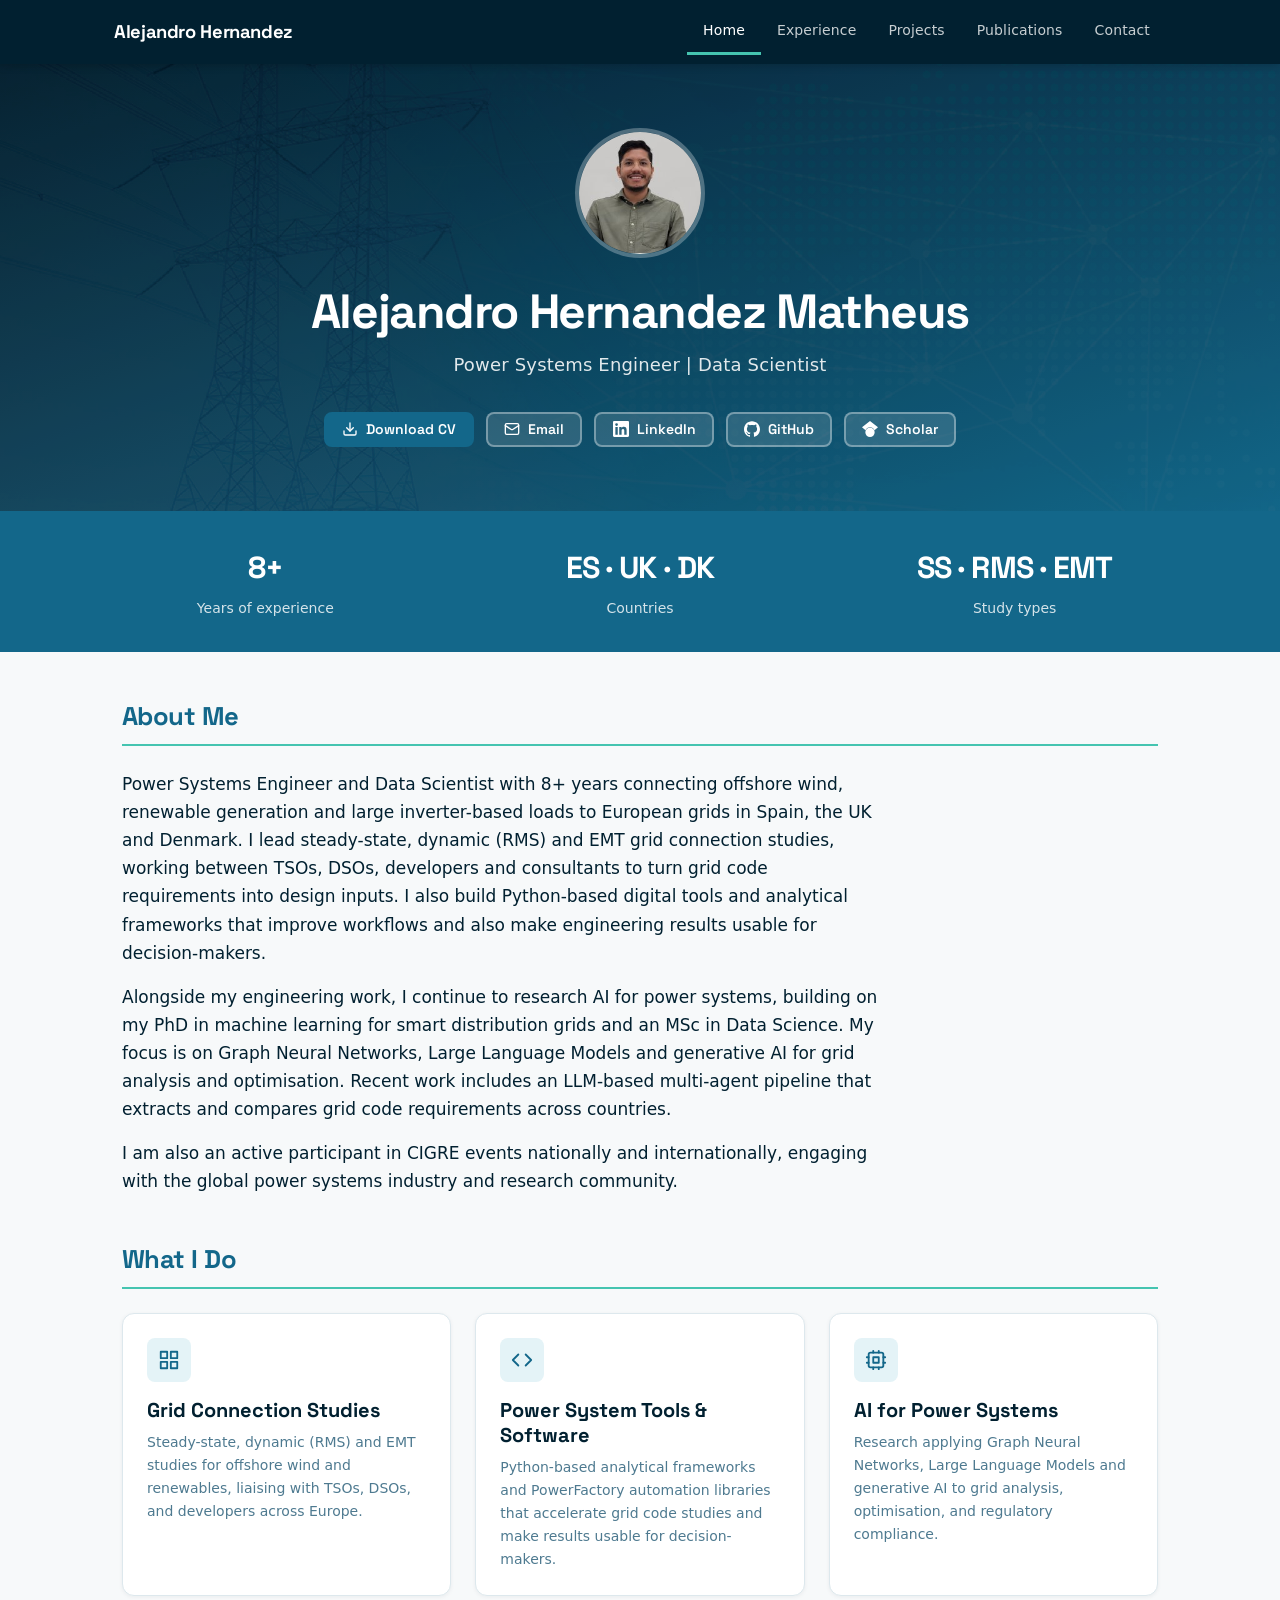
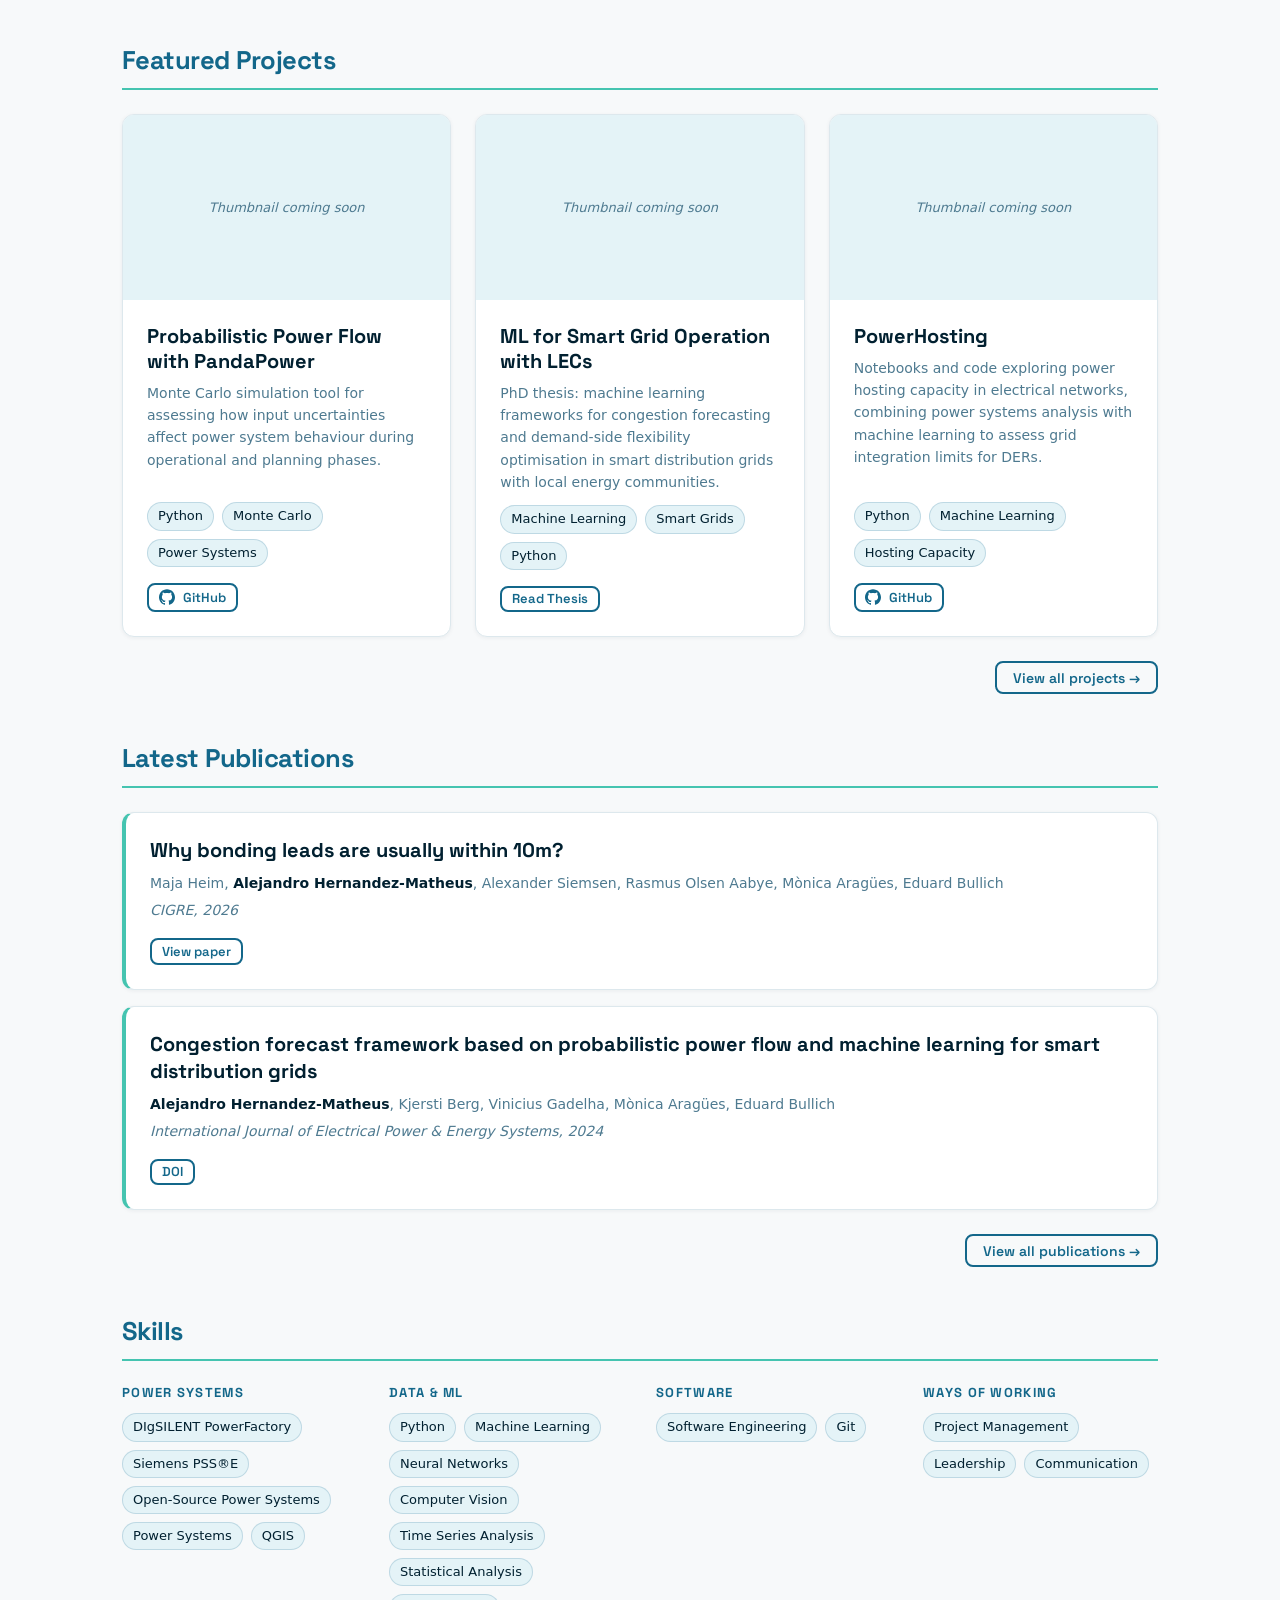
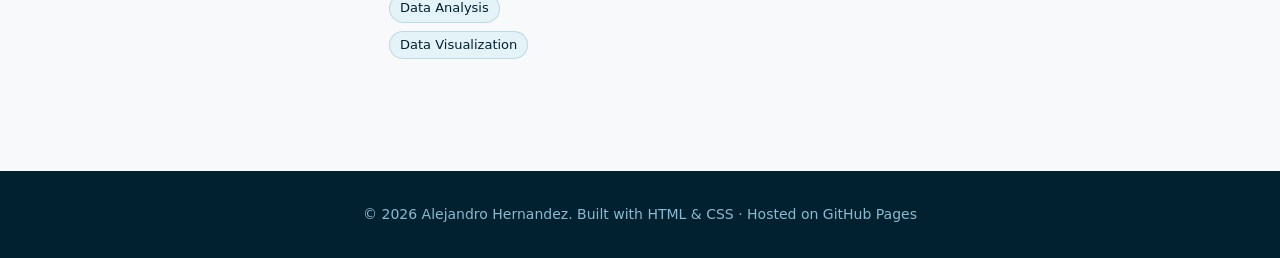
==== commit f0201f39: "Polish: remove remaining two inline styles, add utility classes - index.html: replace div style="mar" ====
--- a/index.html
+++ b/index.html
@@ -280,7 +280,7 @@
               Mònica Aragües, Eduard Bullich
             </p>
             <p class="pub-venue">CIGRE, 2026</p>
-            <div style="margin-top:0.75rem;">
+            <div class="pub-links">
               <a href="https://www.e-cigre.org/publications/detail/c4-11775-2026-why-bonding-leads-are-usually-within-10m.html#pSpeakers"
                  target="_blank" rel="noopener noreferrer" class="btn btn-outline btn-sm">View paper</a>
             </div>
@@ -293,7 +293,7 @@
               Mònica Aragües, Eduard Bullich
             </p>
             <p class="pub-venue">International Journal of Electrical Power &amp; Energy Systems, 2024</p>
-            <div style="margin-top:0.75rem;">
+            <div class="pub-links">
               <a href="https://doi.org/10.1016/j.ijepes.2023.109695" target="_blank"
                  rel="noopener noreferrer" class="btn btn-outline btn-sm">DOI</a>
             </div>
--- a/css/style.css
+++ b/css/style.css
@@ -807,6 +807,13 @@
   gap: var(--sp-2);
 }
 
+/* Phone placeholder text */
+.contact-phone-placeholder {
+  font-size: var(--fs-sm);
+  color: var(--c-muted);
+  font-style: italic;
+}
+
 /* Placeholder "In the Making" block */
 .placeholder-block {
   text-align: center;
@@ -818,6 +825,9 @@
   color: var(--c-muted);
 }
 .placeholder-block p { margin-top: var(--sp-3); font-size: var(--fs-sm); }
+
+/* Utility */
+.pub-links { display: flex; flex-wrap: wrap; gap: var(--sp-2); margin-top: var(--sp-3); }
 
 /* =============================================================
    CONTACT PAGE
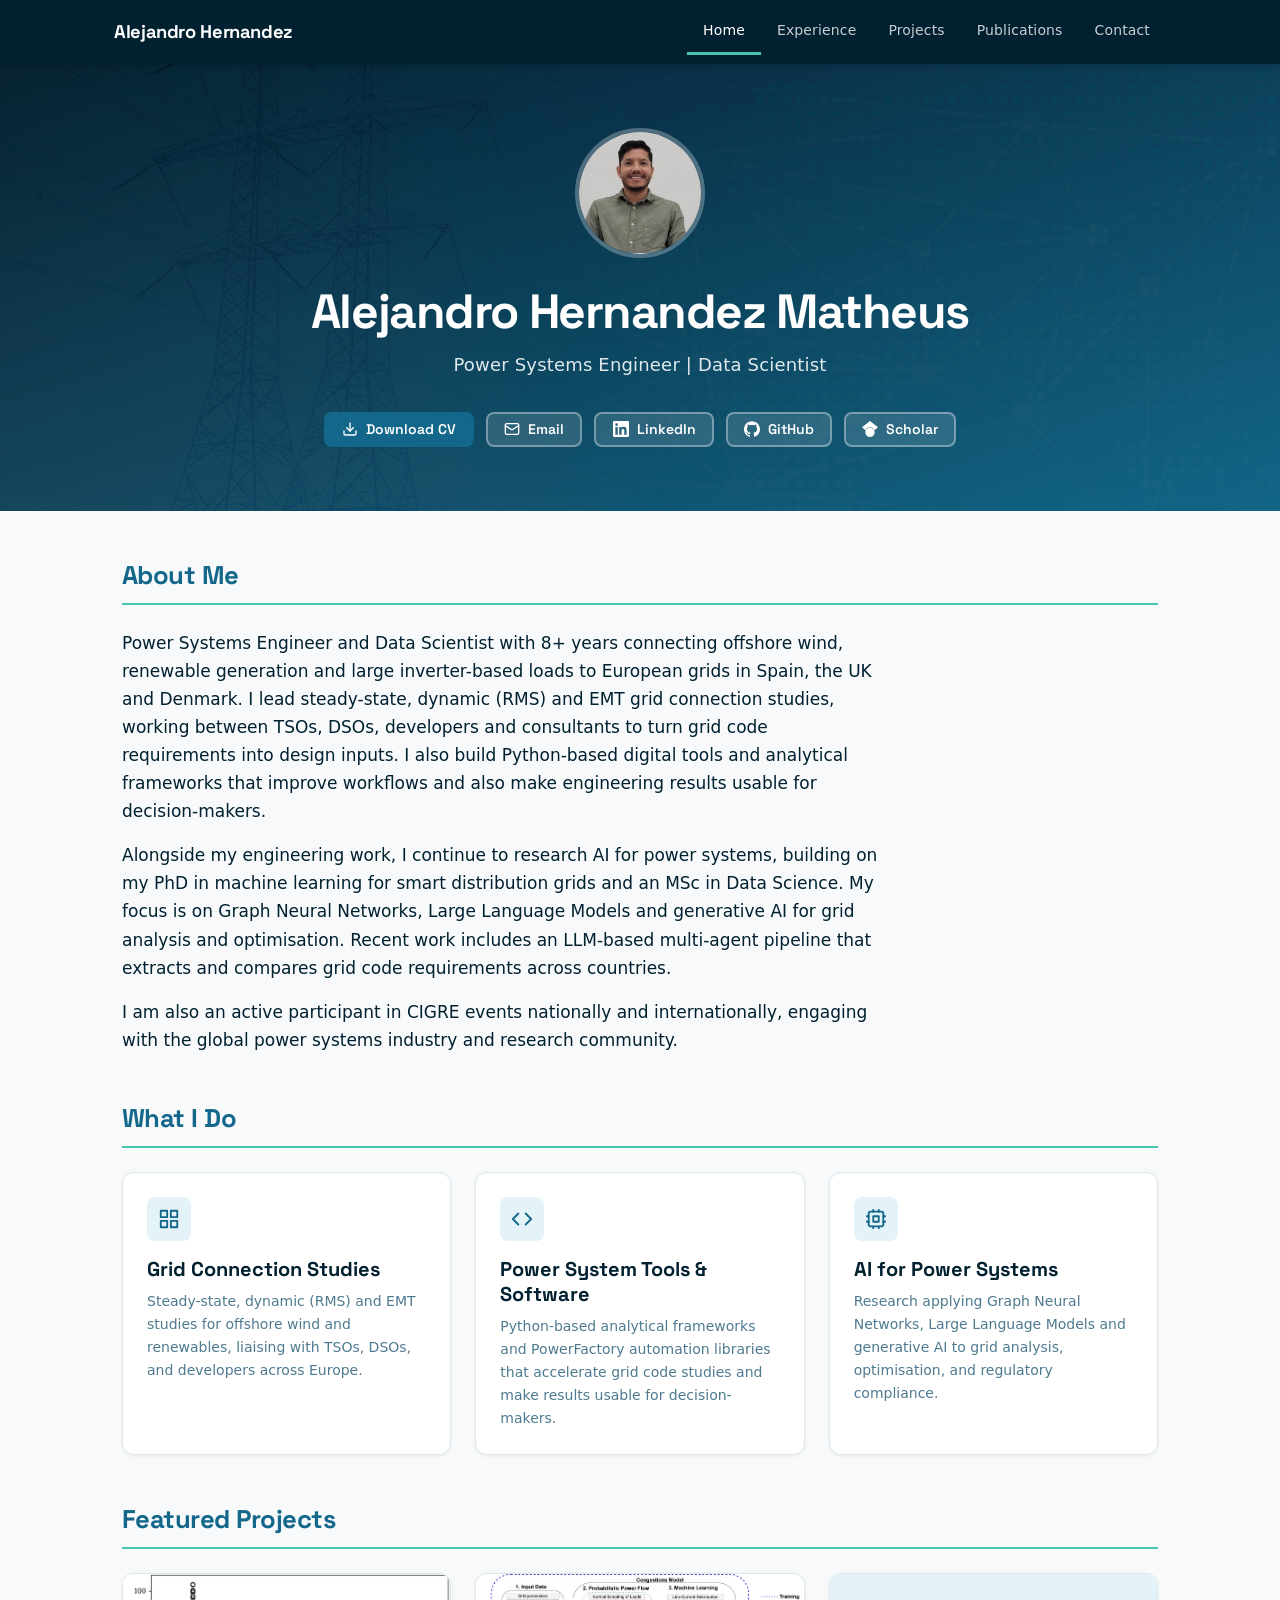
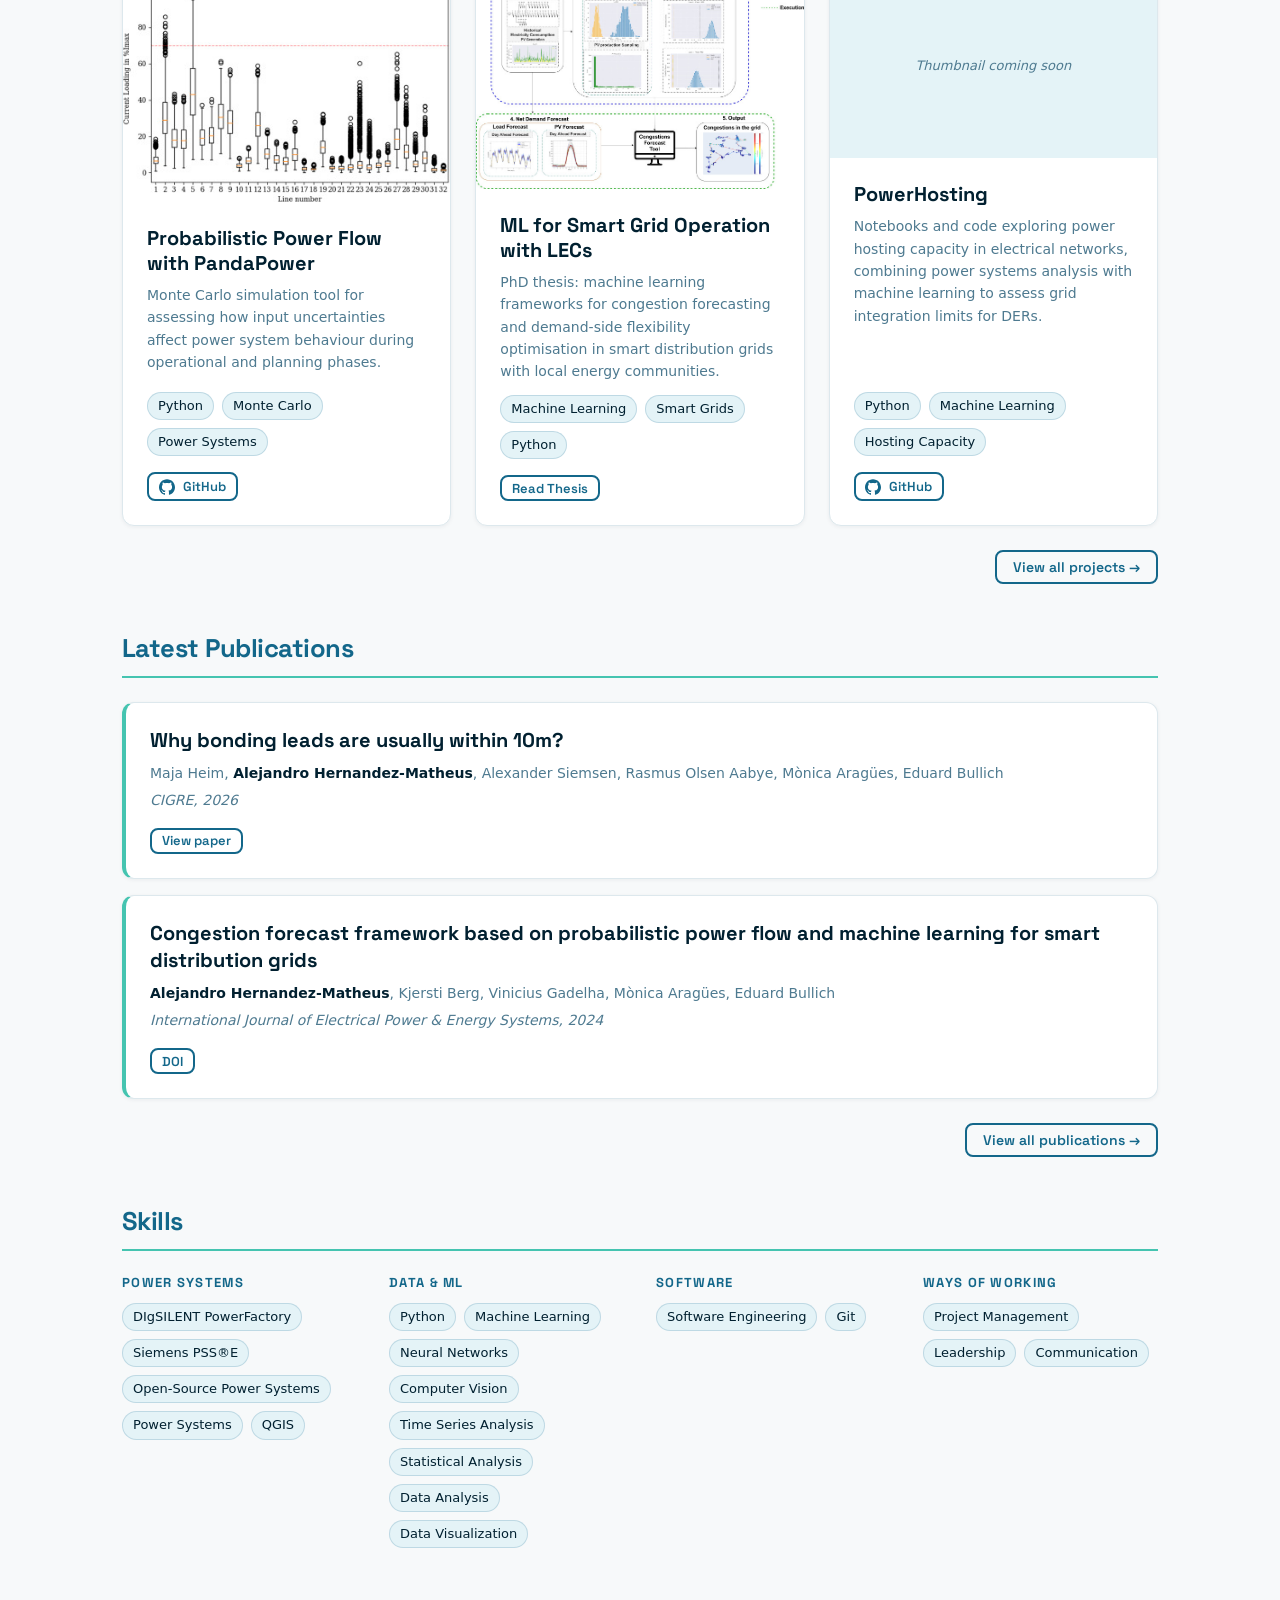
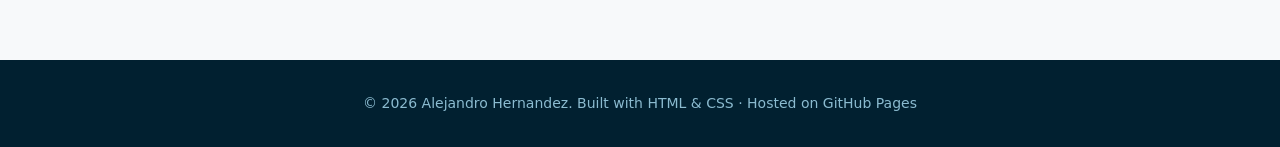
==== commit e76a47e5: "redesign" ====
--- a/index.html
+++ b/index.html
@@ -101,25 +101,7 @@
       </div>
     </section>
 
-    <!-- KEY FACTS -->
-    <div class="key-facts" aria-label="Key facts">
-      <div class="key-facts-inner">
-        <div class="fact">
-          <!-- TODO: confirm exact years of experience -->
-          <span class="fact-value">8+</span>
-          <span class="fact-label">Years of experience</span>
-        </div>
-        <div class="fact">
-          <!-- TODO: confirm countries list -->
-          <span class="fact-value">ES · UK · DK</span>
-          <span class="fact-label">Countries</span>
-        </div>
-        <div class="fact">
-          <span class="fact-value">SS · RMS · EMT</span>
-          <span class="fact-label">Study types</span>
-        </div>
-      </div>
-    </div>
+
 
     <div class="page-wrap">
 
@@ -194,8 +176,8 @@
 
           <article class="pcard">
             <div class="pcard-thumb" aria-label="Project thumbnail placeholder">
-              <!-- TODO: add project thumbnail image -->
-              Thumbnail coming soon
+              <img src="images/thumbnails/ppf-pandapower.jpeg" alt="..." loading="lazy" width="400" height="300">
+        
             </div>
             <div class="pcard-body">
               <h3>Probabilistic Power Flow with PandaPower</h3>
@@ -219,8 +201,8 @@
 
           <article class="pcard">
             <div class="pcard-thumb" aria-label="Project thumbnail placeholder">
-              <!-- TODO: add project thumbnail image -->
-              Thumbnail coming soon
+              <img src="images/thumbnails/phd-thesis.jpeg" alt="..." loading="lazy" width="400" height="300">
+        
             </div>
             <div class="pcard-body">
               <h3>ML for Smart Grid Operation with LECs</h3>
--- a/css/style.css
+++ b/css/style.css
@@ -348,6 +348,8 @@
   font-weight: 700;
   letter-spacing: -0.03em;
   margin-bottom: var(--sp-2);
+  overflow-wrap: break-word;
+  word-break: break-word;
 }
 
 .hero-tagline {
@@ -883,12 +885,15 @@
 .contact-card a {
   font-size: var(--fs-sm);
   font-weight: 600;
-  word-break: break-all;
+  overflow-wrap: anywhere;
 }
 
 /* =============================================================
    RESPONSIVE
    ============================================================= */
+
+/* No horizontal overflow on any viewport */
+html, body { overflow-x: hidden; }
 
 @media (max-width: 767px) {
   /* Mobile nav */
@@ -923,6 +928,7 @@
 
   /* Hero */
   .hero { padding: var(--sp-12) var(--sp-4); }
+  .hero-name { font-size: clamp(1.6rem, 7vw, 2rem); }
 
   /* page wrap */
   .page-wrap { padding: var(--sp-8) var(--sp-4); }
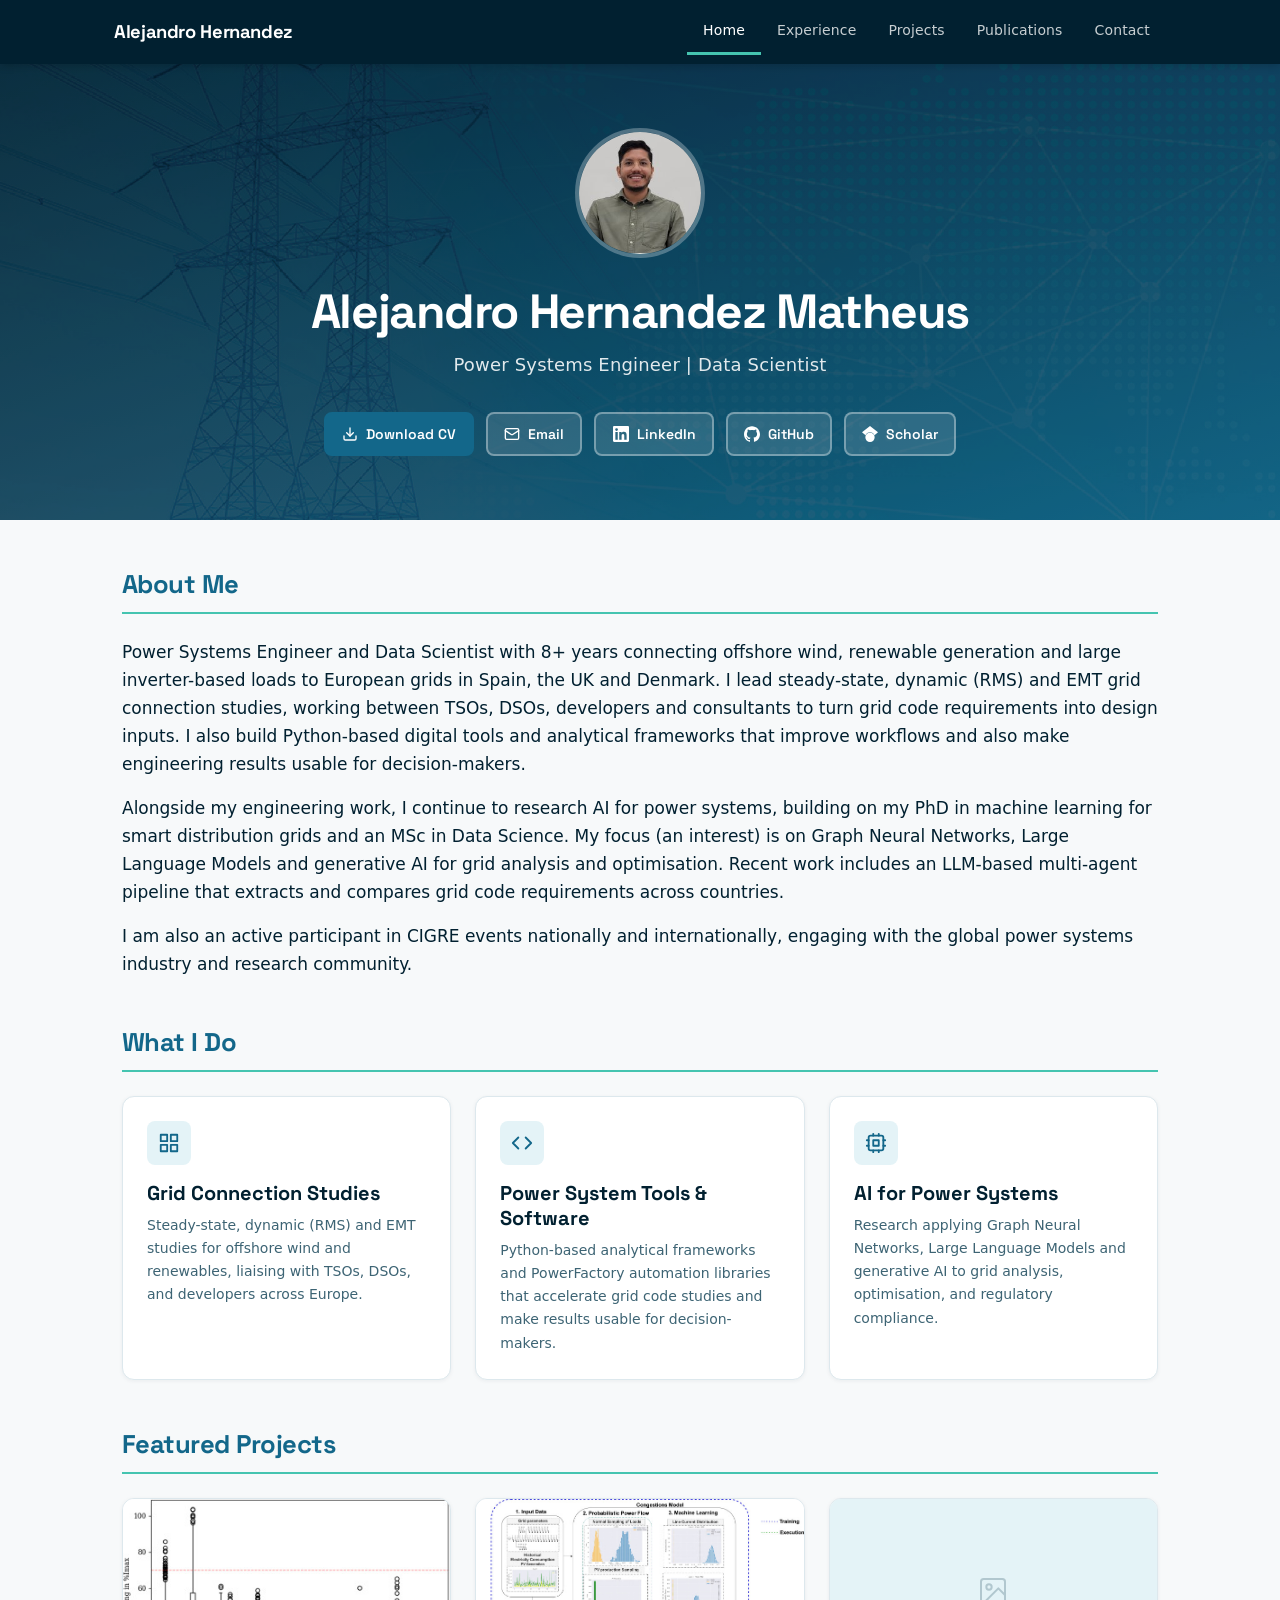
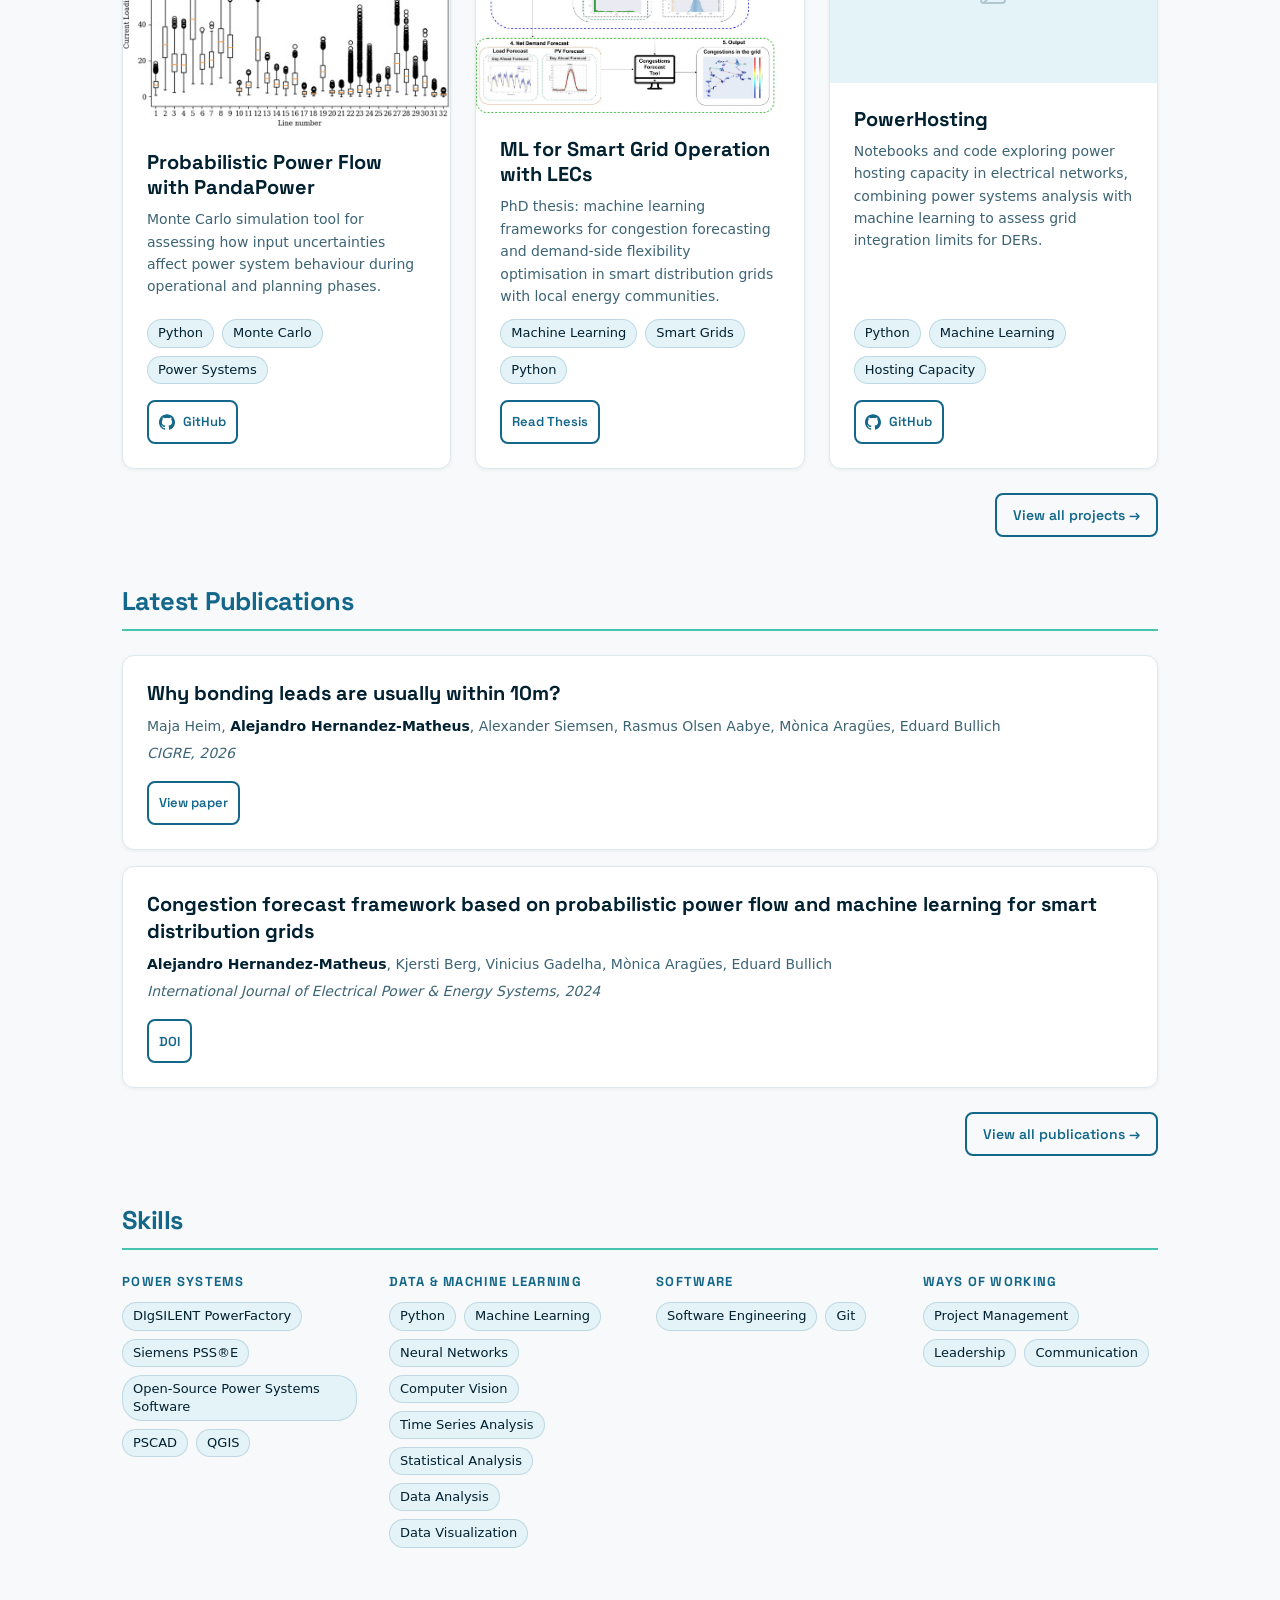
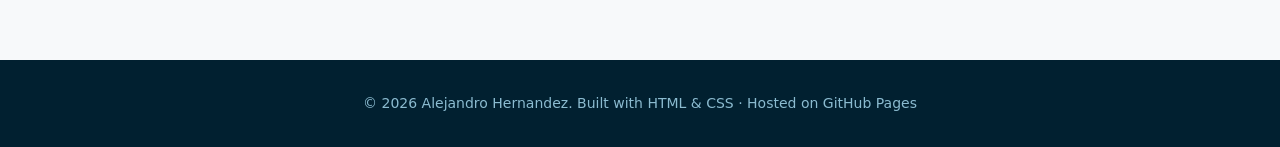
==== commit 47fa5c51: "change in style and few wording" ====
--- a/index.html
+++ b/index.html
@@ -118,7 +118,7 @@
           </p>
           <p>
             Alongside my engineering work, I continue to research AI for power systems, building on my PhD in machine
-            learning for smart distribution grids and an MSc in Data Science. My focus is on Graph Neural Networks,
+            learning for smart distribution grids and an MSc in Data Science. My focus (an interest) is on Graph Neural Networks,
             Large Language Models and generative AI for grid analysis and optimisation. Recent work includes
             an LLM-based multi-agent pipeline that extracts and compares grid code requirements across countries.
           </p>
@@ -176,7 +176,7 @@
 
           <article class="pcard">
             <div class="pcard-thumb" aria-label="Project thumbnail placeholder">
-              <img src="images/thumbnails/ppf-pandapower.jpeg" alt="..." loading="lazy" width="400" height="300">
+              <img src="images/thumbnails/ppf-pandapower.jpeg" alt="Probabilistic power flow simulation output — scatter plot of voltage profiles across Monte Carlo samples" loading="lazy" width="400" height="300">
         
             </div>
             <div class="pcard-body">
@@ -201,7 +201,7 @@
 
           <article class="pcard">
             <div class="pcard-thumb" aria-label="Project thumbnail placeholder">
-              <img src="images/thumbnails/phd-thesis.jpeg" alt="..." loading="lazy" width="400" height="300">
+              <img src="images/thumbnails/phd-thesis.jpeg" alt="Cover of PhD thesis on machine learning for smart distribution grids with local energy communities" loading="lazy" width="400" height="300">
         
             </div>
             <div class="pcard-body">
@@ -221,8 +221,13 @@
 
           <article class="pcard">
             <div class="pcard-thumb" aria-label="Project thumbnail placeholder">
-              <!-- TODO: add project thumbnail image -->
-              Thumbnail coming soon
+              <svg xmlns="http://www.w3.org/2000/svg" width="32" height="32" viewBox="0 0 24 24" fill="none"
+                   stroke="currentColor" stroke-width="1.5" stroke-linecap="round" stroke-linejoin="round"
+                   aria-hidden="true" style="opacity:0.3">
+                <rect x="3" y="3" width="18" height="18" rx="2"/>
+                <circle cx="9" cy="9" r="2"/>
+                <path d="m21 15-5-5L5 21"/>
+              </svg>
             </div>
             <div class="pcard-body">
               <h3>PowerHosting</h3>
@@ -297,14 +302,14 @@
             <div class="tags-row">
               <span class="tag">DIgSILENT PowerFactory</span>
               <span class="tag">Siemens PSS®E</span>
-              <span class="tag">Open-Source Power Systems</span>
-              <span class="tag">Power Systems</span>
+              <span class="tag">Open-Source Power Systems Software</span>
+              <span class="tag">PSCAD</span>
               <span class="tag">QGIS</span>
             </div>
           </div>
 
           <div class="skill-group">
-            <h3>Data &amp; ML</h3>
+            <h3>Data &amp; Machine Learning</h3>
             <div class="tags-row">
               <span class="tag">Python</span>
               <span class="tag">Machine Learning</span>
--- a/css/style.css
+++ b/css/style.css
@@ -13,7 +13,7 @@
   --c-navy:       #012030;
   --c-teal:       #13678A;
   --c-mint:       #45C4B0;
-  --c-muted:      #4e7a90;
+  --c-muted:      #3d6474;
   --c-border:     #dde8ed;
   --c-tag-bg:     #e4f3f7;
   --c-tag-text:   #012030;
@@ -85,7 +85,8 @@
 @media (prefers-reduced-motion: reduce) {
   *, *::before, *::after {
     animation-duration: 0.01ms !important;
-    transition-duration: 0.01ms !important;
+    animation-iteration-count: 1 !important;
+    transition-duration: 0ms !important;
   }
   html { scroll-behavior: auto; }
 }
@@ -183,6 +184,10 @@
   padding: var(--sp-2);
   border-radius: var(--radius);
   line-height: 0;
+  min-height: 2.75rem;
+  min-width: 2.75rem;
+  align-items: center;
+  justify-content: center;
 }
 .nav-toggle:focus-visible { outline: 2px solid var(--c-mint); outline-offset: 2px; }
 
@@ -271,6 +276,7 @@
   border: 2px solid transparent;
   line-height: 1;
   white-space: nowrap;
+  min-height: 2.75rem;
 }
 .btn:focus-visible { outline: 2px solid var(--c-mint); outline-offset: 2px; }
 .btn svg { width: 16px; height: 16px; flex-shrink: 0; }
@@ -316,14 +322,14 @@
   text-align: center;
   padding: var(--sp-16) var(--sp-6);
   overflow: hidden;
-  background: linear-gradient(160deg, #011927 0%, #13678A 100%);
+  background: linear-gradient(160deg, var(--c-nav-bg) 0%, var(--c-teal) 100%);
 }
 
 .hero-bg {
   position: absolute;
   inset: 0;
   background: url('../images/cover.jpg') center / cover no-repeat;
-  opacity: 0.12;
+  opacity: 0.20;
   pointer-events: none;
 }
 
@@ -401,7 +407,6 @@
 
 /* About text
    ------------------------------------------------------------- */
-.about-text { max-width: var(--measure); }
 .about-text p + p { margin-top: var(--sp-4); }
 
 /* What I Do cards
@@ -519,7 +524,6 @@
   border: 1px solid var(--c-border);
   border-radius: var(--radius-lg);
   padding: var(--sp-6);
-  border-left: 4px solid var(--c-mint);
   box-shadow: var(--shadow-sm);
 }
 
@@ -715,7 +719,7 @@
   flex-direction: column;
 }
 
-.project-inner h2 {
+.project-inner h3 {
   font-size: var(--fs-h3);
   color: var(--c-navy);
   font-weight: 700;
@@ -769,7 +773,6 @@
   border-radius: var(--radius-lg);
   padding: var(--sp-6);
   margin-bottom: var(--sp-4);
-  border-left: 4px solid var(--c-mint);
   box-shadow: var(--shadow-sm);
 }
 
@@ -807,6 +810,7 @@
   display: flex;
   flex-wrap: wrap;
   gap: var(--sp-2);
+  margin-top: var(--sp-3);
 }
 
 /* Phone placeholder text */
@@ -828,8 +832,6 @@
 }
 .placeholder-block p { margin-top: var(--sp-3); font-size: var(--fs-sm); }
 
-/* Utility */
-.pub-links { display: flex; flex-wrap: wrap; gap: var(--sp-2); margin-top: var(--sp-3); }
 
 /* =============================================================
    CONTACT PAGE
@@ -853,7 +855,6 @@
   border: 1px solid var(--c-border);
   border-radius: var(--radius-lg);
   padding: var(--sp-6);
-  border-top: 4px solid var(--c-teal);
   box-shadow: var(--shadow-sm);
   transition: box-shadow var(--transition), transform var(--transition);
 }
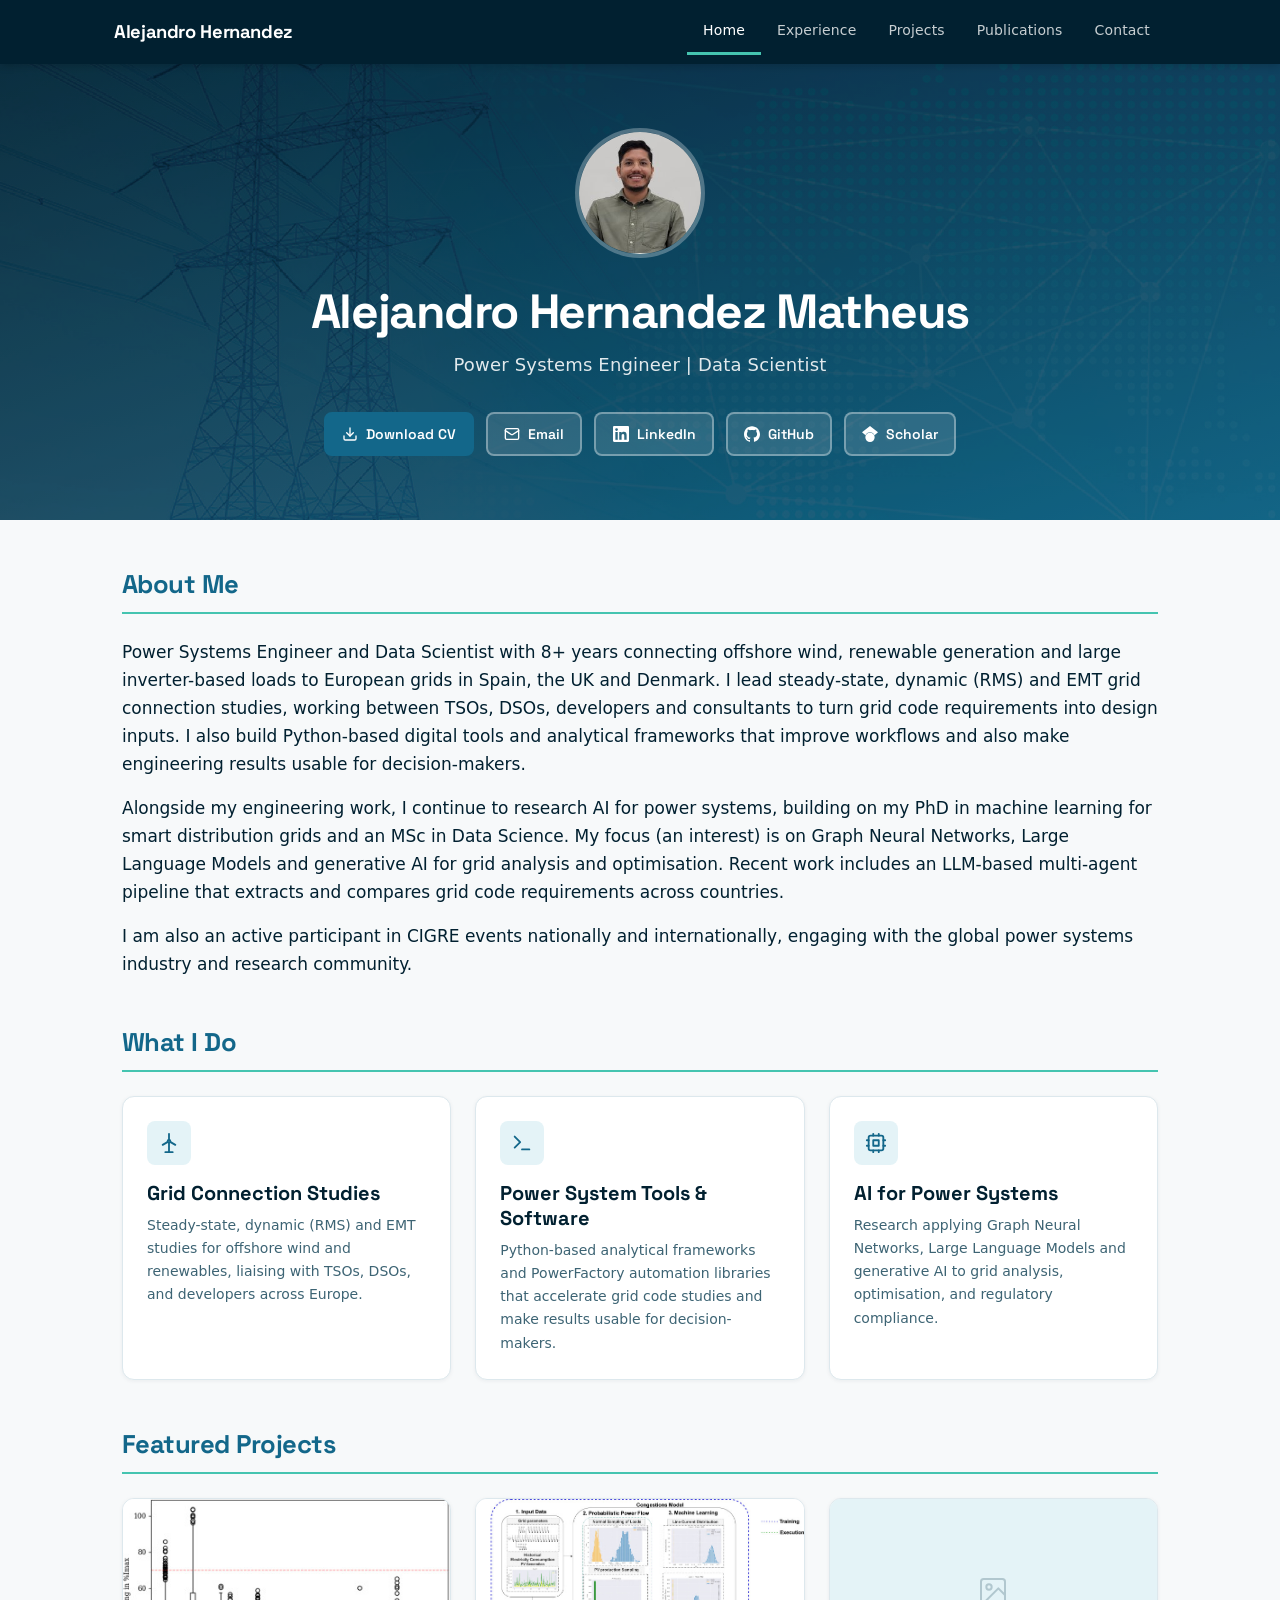
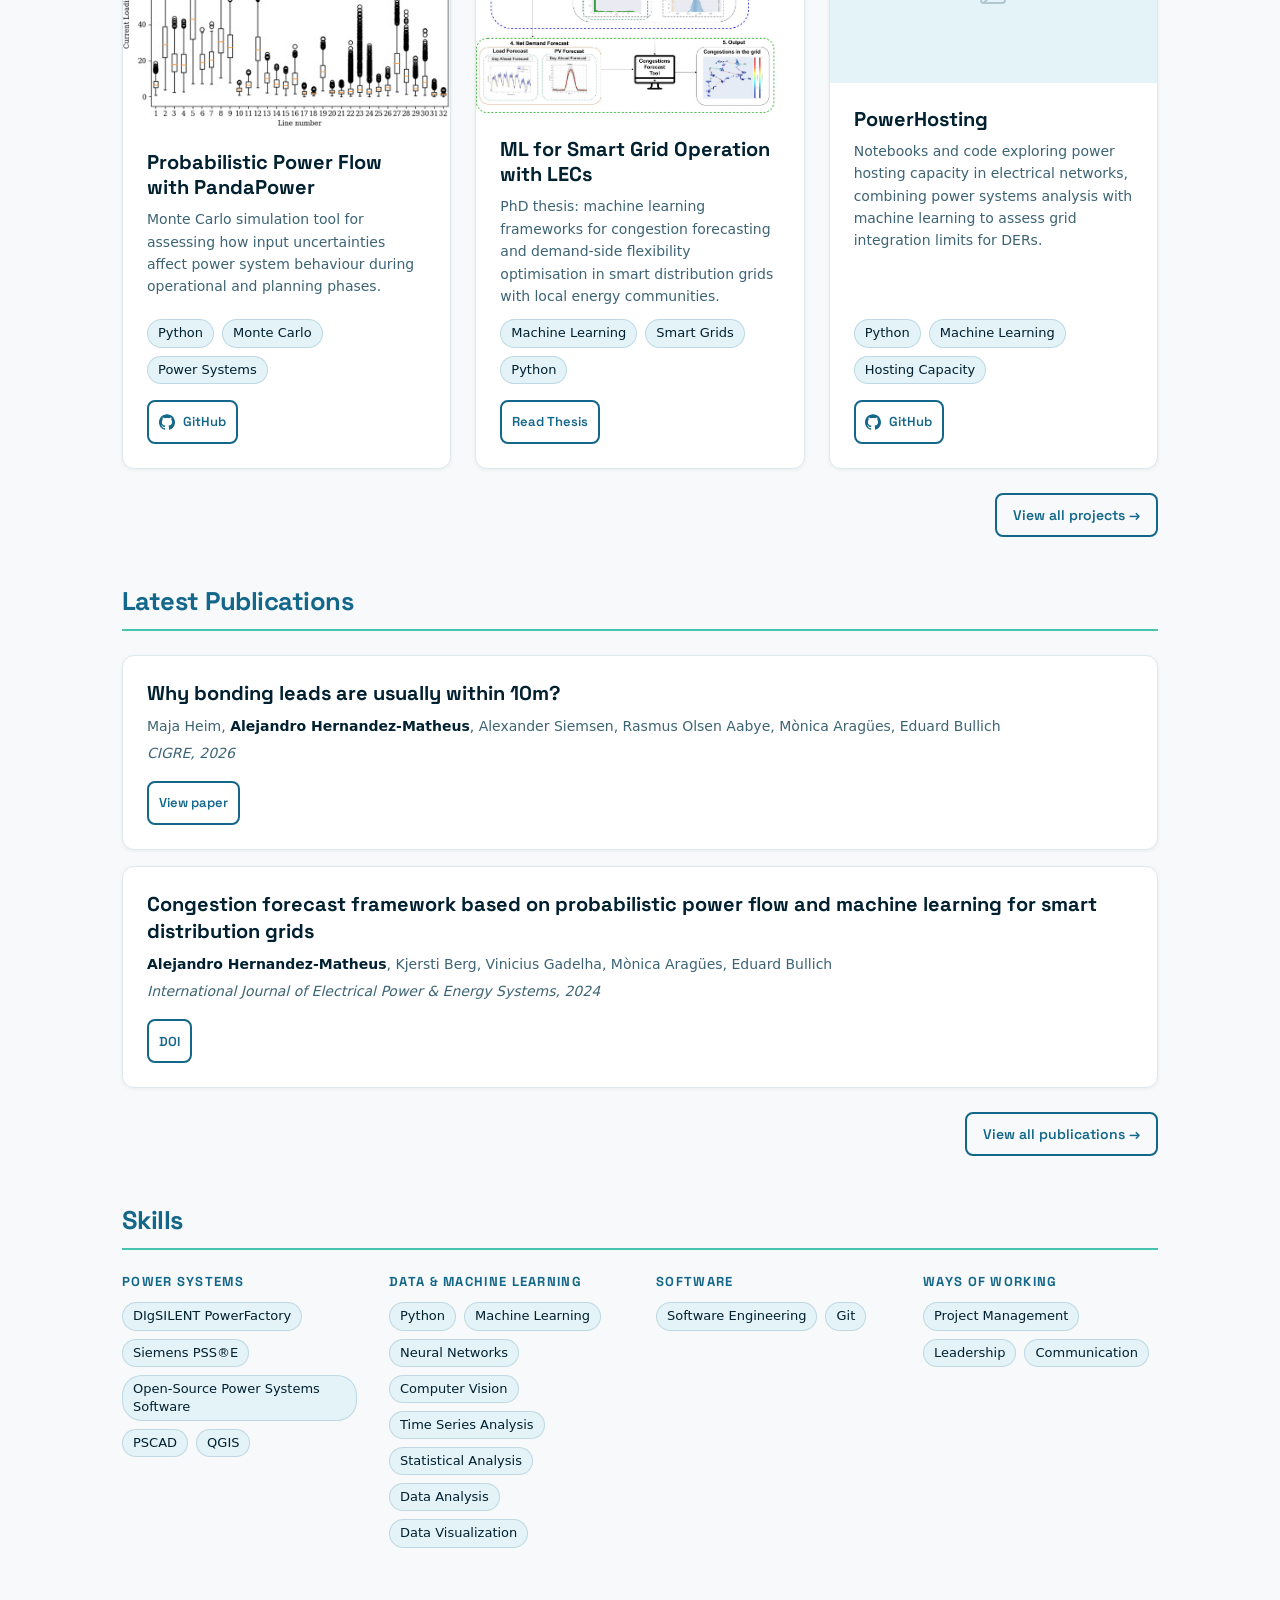
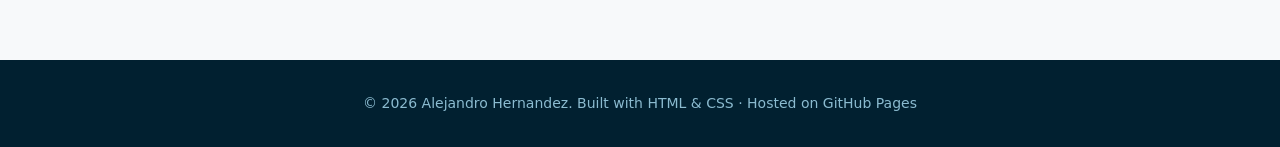
==== commit 27d25e01: "update of icons" ====
--- a/index.html
+++ b/index.html
@@ -138,8 +138,9 @@
             <div class="wid-icon" aria-hidden="true">
               <svg xmlns="http://www.w3.org/2000/svg" viewBox="0 0 24 24" fill="none"
                    stroke="currentColor" stroke-width="2" stroke-linecap="round" stroke-linejoin="round">
-                <rect x="3" y="3" width="7" height="7"/><rect x="14" y="3" width="7" height="7"/>
-                <rect x="14" y="14" width="7" height="7"/><rect x="3" y="14" width="7" height="7"/>
+                <circle cx="12" cy="10" r="1.5"/><line x1="12" y1="8.5" x2="12" y2="2"/>
+                <line x1="10.7" y1="10.75" x2="5.1" y2="14"/><line x1="13.3" y1="10.75" x2="18.9" y2="14"/>
+                <line x1="12" y1="11.5" x2="12" y2="22"/><line x1="8" y1="22" x2="16" y2="22"/>
               </svg>
             </div>
             <h3>Grid Connection Studies</h3>
@@ -149,7 +150,7 @@
             <div class="wid-icon" aria-hidden="true">
               <svg xmlns="http://www.w3.org/2000/svg" viewBox="0 0 24 24" fill="none"
                    stroke="currentColor" stroke-width="2" stroke-linecap="round" stroke-linejoin="round">
-                <polyline points="16 18 22 12 16 6"/><polyline points="8 6 2 12 8 18"/>
+                <polyline points="4 17 10 11 4 5"/><line x1="12" y1="19" x2="20" y2="19"/>
               </svg>
             </div>
             <h3>Power System Tools &amp; Software</h3>
